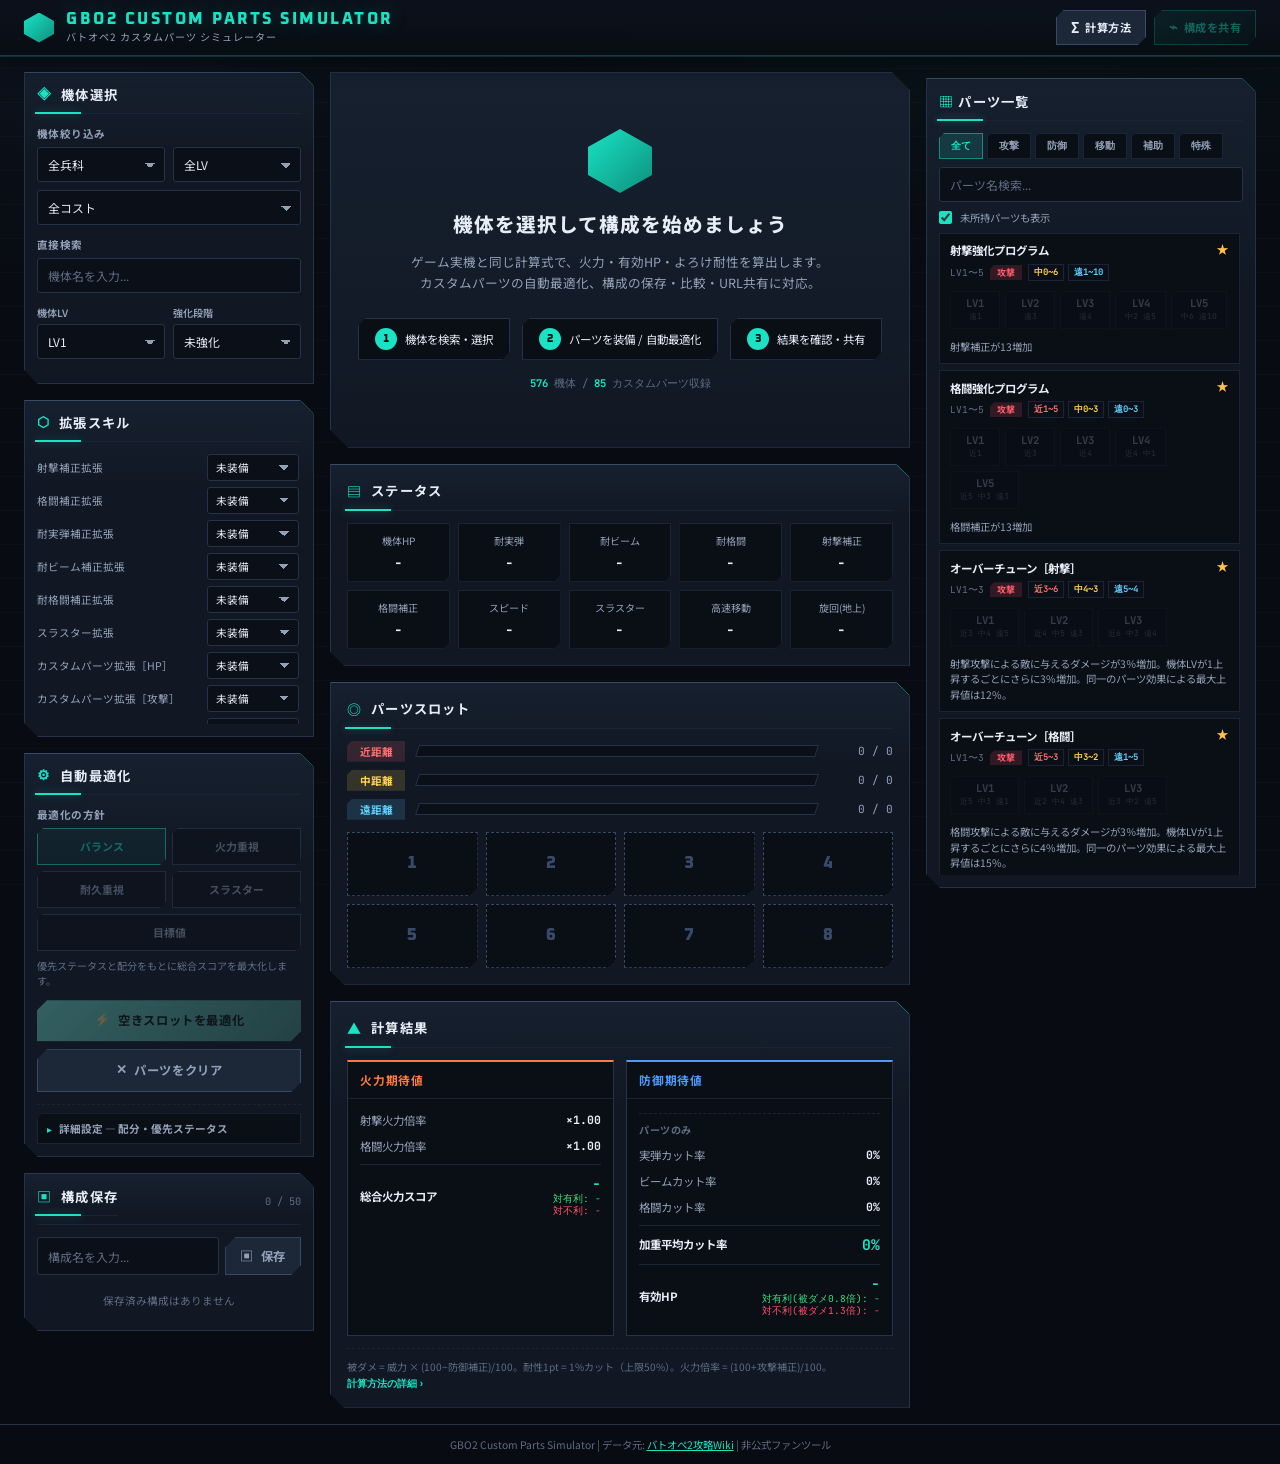
==== index.html @ bb04bb83 "refactor: 最適化(_beamSelect)を候補順序に依存しない決定的探索にする 敵対的レビューの指摘対応。同スコア解のタイブレークが candidateParts の配列順序のみに 依存し" ====
<!DOCTYPE html>
<html lang="ja">
<head>
  <meta charset="UTF-8">
  <meta name="viewport" content="width=device-width, initial-scale=1.0">
  <meta name="description" content="バトオペ2 カスタムパーツシミュレーター。ゲーム正確な計算式で火力・有効HP・よろけ耐性を算出し、自動最適化と構成のURL共有に対応。">
  <title>GBO2 カスタムパーツ シミュレーター</title>
  <link rel="preconnect" href="https://fonts.googleapis.com">
  <link rel="preconnect" href="https://fonts.gstatic.com" crossorigin>
  <link href="https://fonts.googleapis.com/css2?family=Noto+Sans+JP:wght@400;500;700;900&family=Oxanium:wght@500;600;700;800&family=JetBrains+Mono:wght@500;700&display=swap" rel="stylesheet">
  <link rel="stylesheet" href="css/style.css?v=20260613b">
  <link rel="icon" type="image/svg+xml" href="data:image/svg+xml,%3Csvg xmlns='http://www.w3.org/2000/svg' viewBox='0 0 32 32'%3E%3Crect width='32' height='32' rx='5' fill='%230a0e14'/%3E%3Cpath d='M4 4 L28 4 L28 24 L24 28 L4 28 Z' fill='none' stroke='%2300e0c6' stroke-width='2'/%3E%3Ctext x='16' y='22' font-family='Arial Black,sans-serif' font-size='15' font-weight='900' text-anchor='middle' fill='%2300e0c6'%3EGB%3C/text%3E%3C/svg%3E">
</head>
<body>
  <!-- ヘッダー -->
  <header id="app-header">
    <div class="header-inner">
      <div class="header-logo">
        <span class="logo-mark" aria-hidden="true"></span>
        <div class="header-titles">
          <h1>GBO2 CUSTOM PARTS SIMULATOR</h1>
          <span class="header-subtitle">バトオペ2 カスタムパーツ シミュレーター</span>
        </div>
      </div>
      <div class="header-actions">
        <button id="btn-methodology" class="header-btn" title="計算式と仕様の根拠を表示">
          <span class="hb-icon">∑</span><span class="hb-label">計算方法</span>
        </button>
        <button id="btn-share" class="header-btn header-btn-accent" title="現在の構成を共有URLとしてコピー" disabled>
          <span class="hb-icon">⌁</span><span class="hb-label">構成を共有</span>
        </button>
      </div>
    </div>
  </header>

  <!-- モバイル用スティッキーステータスバー -->
  <div id="sticky-stats" class="sticky-stats hidden">
    <div class="sticky-stats-row">
      <span class="ss-item"><span class="ss-label">HP</span><span id="ss-hp" class="ss-val">-</span></span>
      <span class="ss-item"><span class="ss-label">射</span><span id="ss-shoot" class="ss-val">-</span></span>
      <span class="ss-item"><span class="ss-label">格</span><span id="ss-melee" class="ss-val">-</span></span>
      <span class="ss-item"><span class="ss-label">実</span><span id="ss-bal" class="ss-val">-</span></span>
      <span class="ss-item"><span class="ss-label">ビ</span><span id="ss-beam" class="ss-val">-</span></span>
      <span class="ss-item"><span class="ss-label">格防</span><span id="ss-marm" class="ss-val">-</span></span>
      <span class="ss-item"><span class="ss-label">速</span><span id="ss-speed" class="ss-val">-</span></span>
      <span class="ss-item"><span class="ss-label">高速</span><span id="ss-boost" class="ss-val">-</span></span>
      <span class="ss-item"><span class="ss-label">スラ</span><span id="ss-thr" class="ss-val">-</span></span>
      <span class="ss-item"><span class="ss-label">旋</span><span id="ss-turn" class="ss-val">-</span></span>
    </div>
    <div class="sticky-stats-row ss-row-secondary">
      <span class="ss-item"><span class="ss-label">火力</span><span id="ss-offense" class="ss-val">-</span></span>
      <span class="ss-item"><span class="ss-label">有効HP</span><span id="ss-ehp" class="ss-val">-</span></span>
      <span class="ss-item ss-slots"><span class="ss-label">近</span><span id="ss-slot-c" class="ss-val">-</span></span>
      <span class="ss-item ss-slots"><span class="ss-label">中</span><span id="ss-slot-m" class="ss-val">-</span></span>
      <span class="ss-item ss-slots"><span class="ss-label">遠</span><span id="ss-slot-l" class="ss-val">-</span></span>
    </div>
  </div>

  <main id="app-main">
    <!-- 左サイドバー: 機体選択 & 設定 -->
    <aside id="sidebar">
      <!-- 機体選択セクション -->
      <section class="panel sidebar-section" id="ms-select-section">
        <h2 class="section-title"><span class="icon">◈</span> 機体選択</h2>
        <div class="form-group">
          <label>機体絞り込み</label>
          <div class="ms-filters-grid">
            <select id="ms-filter-category" class="filter-select">
              <option value="all">全兵科</option>
              <option value="汎用">汎用</option>
              <option value="強襲">強襲</option>
              <option value="支援">支援</option>
            </select>
            <select id="ms-filter-level" class="filter-select">
              <option value="all">全LV</option>
              <option value="1">LV1</option>
              <option value="2">LV2</option>
              <option value="3">LV3</option>
              <option value="4">LV4</option>
              <option value="5">LV5</option>
            </select>
            <select id="ms-filter-cost" class="filter-select" style="grid-column: span 2;">
              <option value="all">全コスト</option>
              <option value="200">200</option>
              <option value="250">250</option>
              <option value="300">300</option>
              <option value="350">350</option>
              <option value="400">400</option>
              <option value="450">450</option>
              <option value="500">500</option>
              <option value="550">550</option>
              <option value="600">600</option>
              <option value="650">650</option>
              <option value="700">700</option>
              <option value="750">750</option>
            </select>
          </div>
        </div>

        <div class="form-group">
          <label for="ms-search">直接検索</label>
          <input type="text" id="ms-search" placeholder="機体名を入力..." autocomplete="off">
          <div id="ms-search-results" class="search-results hidden"></div>
        </div>
        <div class="ms-filters-grid" style="margin-bottom: var(--gap-md);">
          <div class="field-col">
            <label for="ms-level" class="field-sub-label">機体LV</label>
            <select id="ms-level" class="filter-select">
              <option value="1">LV1</option>
            </select>
          </div>
          <div class="field-col">
            <label for="ms-enhance-level" class="field-sub-label">強化段階</label>
            <select id="ms-enhance-level" class="filter-select">
              <option value="0">未強化</option>
              <option value="1">第1段階</option>
              <option value="2">第2段階</option>
              <option value="3">第3段階</option>
              <option value="4">第4段階</option>
              <option value="5">第5段階</option>
              <option value="6">第6段階</option>
            </select>
          </div>
        </div>
        <div id="ms-info-card" class="ms-card hidden">
          <div class="ms-card-header">
            <span id="ms-card-name" class="ms-name">-</span>
            <span id="ms-card-category" class="ms-category">-</span>
          </div>
          <div class="ms-card-details">
            <div class="ms-card-row">
              <span class="label">Cost</span>
              <span id="ms-card-cost" class="value">-</span>
            </div>
            <div class="ms-card-row">
              <span class="label">出撃</span>
              <span id="ms-card-sortie" class="value">-</span>
            </div>
            <div class="ms-card-row">
              <span class="label">適正</span>
              <span id="ms-card-env" class="value">-</span>
            </div>
          </div>
        </div>
      </section>

      <!-- 拡張スキル設定 -->
      <section class="panel sidebar-section" id="expansion-skills-section">
        <h2 class="section-title"><span class="icon">⬡</span> 拡張スキル</h2>
        <div id="expansion-skills-grid" class="expansion-skills-grid"></div>
      </section>

      <!-- 自動最適化 -->
      <section class="panel sidebar-section" id="optimize-section">
        <h2 class="section-title"><span class="icon">⚙</span> 自動最適化</h2>

        <div class="form-group">
          <label>最適化の方針</label>
          <div class="opt-goal-grid" id="opt-goal-grid">
            <button class="opt-goal active" data-goal="balance" disabled>バランス</button>
            <button class="opt-goal opt-goal-attack" data-goal="attack" disabled>火力重視</button>
            <button class="opt-goal opt-goal-defense" data-goal="defense" disabled>耐久重視</button>
            <button class="opt-goal opt-goal-thruster" data-goal="thruster" disabled>スラスター</button>
            <button class="opt-goal opt-goal-target" data-goal="target" disabled>目標値</button>
          </div>
          <p class="opt-goal-desc" id="opt-goal-desc">優先ステータスと配分をもとに総合スコアを最大化します。</p>
        </div>

        <!-- 目標値（下限）モードの希望値入力パネル -->
        <div class="opt-target-panel hidden" id="opt-target-panel">
          <p class="opt-target-help">満たしたいステータスに「最低◯◯以上」を入力（空欄は無視）。装備済みパーツは保持し、空きスロットで全条件を満たす構成を探します。</p>
          <div class="opt-target-grid">
            <label class="opt-target-item"><span>機体HP</span><input type="number" id="opt-target-hp" min="0" step="100" placeholder="指定なし"></label>
            <label class="opt-target-item"><span>耐実弾</span><input type="number" id="opt-target-ballistic_armor" min="0" placeholder="指定なし"></label>
            <label class="opt-target-item"><span>耐ビーム</span><input type="number" id="opt-target-beam_armor" min="0" placeholder="指定なし"></label>
            <label class="opt-target-item"><span>耐格闘</span><input type="number" id="opt-target-melee_armor" min="0" placeholder="指定なし"></label>
            <label class="opt-target-item"><span>射撃補正</span><input type="number" id="opt-target-shooting_correction" min="0" placeholder="指定なし"></label>
            <label class="opt-target-item"><span>格闘補正</span><input type="number" id="opt-target-melee_correction" min="0" placeholder="指定なし"></label>
            <label class="opt-target-item"><span>スピード</span><input type="number" id="opt-target-speed" min="0" placeholder="指定なし"></label>
            <label class="opt-target-item"><span>高速移動</span><input type="number" id="opt-target-boost_speed" min="0" placeholder="指定なし"></label>
            <label class="opt-target-item"><span>スラスター</span><input type="number" id="opt-target-thruster" min="0" placeholder="指定なし"></label>
            <label class="opt-target-item"><span>旋回(地上)</span><input type="number" id="opt-target-turn_speed" min="0" placeholder="指定なし"></label>
          </div>
        </div>
        <div class="opt-target-result hidden" id="opt-target-result"></div>

        <button id="btn-optimize" class="btn-primary" disabled>
          <span class="btn-icon">⚡</span> 空きスロットを最適化
        </button>
        <button id="btn-clear" class="btn-secondary">
          <span class="btn-icon">✕</span> パーツをクリア
        </button>

        <details class="opt-advanced" id="opt-advanced">
          <summary>詳細設定 ― 配分・優先ステータス</summary>
          <div class="opt-advanced-body">
            <div class="form-group">
              <label>被弾配分 <span class="ratio-hint">（耐久重視・バランスで使用）</span></label>
              <div class="ratio-inputs">
                <div class="ratio-item-number">
                  <span class="ratio-label ballistic">実弾</span>
                  <input type="number" id="ratio-ballistic" min="0" value="4" class="ratio-number">
                </div>
                <div class="ratio-item-number">
                  <span class="ratio-label beam">ビーム</span>
                  <input type="number" id="ratio-beam" min="0" value="3" class="ratio-number">
                </div>
                <div class="ratio-item-number">
                  <span class="ratio-label melee">格闘</span>
                  <input type="number" id="ratio-melee" min="0" value="3" class="ratio-number">
                </div>
                <button id="btn-equal-damage" class="btn-equal">均等</button>
              </div>
            </div>

            <div class="form-group">
              <label>攻撃配分 <span class="ratio-hint">（火力重視・バランスで使用）</span></label>
              <div class="ratio-inputs">
                <div class="ratio-item-number">
                  <span class="ratio-label shooting">射撃</span>
                  <input type="number" id="atk-shooting" min="0" value="3" class="ratio-number">
                </div>
                <div class="ratio-item-number">
                  <span class="ratio-label melee-atk">格闘</span>
                  <input type="number" id="atk-melee" min="0" value="2" class="ratio-number">
                </div>
                <button id="btn-equal-attack" class="btn-equal">均等</button>
              </div>
            </div>

            <div class="form-group" style="margin-bottom:0;">
              <label>優先ステータス <span class="ratio-hint">（バランス時のみ・最大3つ）</span></label>
              <div class="priority-stats-grid" id="priority-stats-grid">
                <label class="stat-check-item"><input type="checkbox" value="hp"> 機体HP</label>
                <label class="stat-check-item"><input type="checkbox" value="ballistic_armor"> 耐実弾</label>
                <label class="stat-check-item"><input type="checkbox" value="beam_armor"> 耐ビーム</label>
                <label class="stat-check-item"><input type="checkbox" value="melee_armor"> 耐格闘</label>
                <label class="stat-check-item"><input type="checkbox" value="shooting_correction"> 射撃補正</label>
                <label class="stat-check-item"><input type="checkbox" value="melee_correction"> 格闘補正</label>
                <label class="stat-check-item"><input type="checkbox" value="speed"> スピード</label>
                <label class="stat-check-item"><input type="checkbox" value="boost_speed"> 高速移動</label>
                <label class="stat-check-item"><input type="checkbox" value="thruster"> スラスター</label>
              </div>
              <p id="priority-stats-hint" class="ratio-hint" style="margin-top:4px;"></p>
            </div>
          </div>
        </details>
      </section>

      <!-- 構成保存 -->
      <section class="panel sidebar-section" id="build-save-section">
        <div class="builds-header">
          <h2 class="section-title" style="margin:0"><span class="icon">▣</span> 構成保存</h2>
          <span id="builds-counter" class="builds-counter">0 / 50</span>
        </div>
        <div class="build-save-form">
          <input type="text" id="build-save-name" placeholder="構成名を入力..." maxlength="20" class="build-name-input">
          <button id="btn-save-build" class="btn-secondary btn-save-build">
            <span class="btn-icon">▣</span> 保存
          </button>
        </div>
        <div id="saved-builds-list" class="saved-builds-list">
          <p class="no-builds-msg">保存済み構成はありません</p>
        </div>
      </section>
    </aside>

    <!-- メインコンテンツ -->
    <div id="content">
      <!-- 初期ガイダンス（機体選択前） -->
      <div id="onboarding-guide" class="onboarding-guide">
        <div class="onboarding-icon" aria-hidden="true"></div>
        <h2>機体を選択して構成を始めましょう</h2>
        <p>ゲーム実機と同じ計算式で、火力・有効HP・よろけ耐性を算出します。<br>カスタムパーツの自動最適化、構成の保存・比較・URL共有に対応。</p>
        <div class="onboarding-steps">
          <div class="onboarding-step"><span class="step-num">1</span> 機体を検索・選択</div>
          <div class="onboarding-step"><span class="step-num">2</span> パーツを装備 / 自動最適化</div>
          <div class="onboarding-step"><span class="step-num">3</span> 結果を確認・共有</div>
        </div>
        <div class="onboarding-meta">
          <span id="onboarding-ms-count">-</span> 機体 / <span id="onboarding-parts-count">-</span> カスタムパーツ収録
        </div>
      </div>

      <!-- ビルドサマリー（headline） -->
      <section id="summary-section" class="summary-section hidden">
        <div class="summary-card summary-firepower">
          <div class="summary-label">総合火力</div>
          <div class="summary-value" id="sum-firepower">-</div>
          <div class="summary-sub" id="sum-firepower-sub">射撃 ×1.00 / 格闘 ×1.00</div>
        </div>
        <div class="summary-card summary-durability">
          <div class="summary-label">有効HP</div>
          <div class="summary-value" id="sum-ehp">-</div>
          <div class="summary-sub" id="sum-ehp-sub">加重カット率 0%</div>
        </div>
      </section>

      <!-- ステータス表示 -->
      <section id="status-section" class="panel">
        <h2 class="section-title"><span class="icon">▤</span> ステータス</h2>
        <div class="stats-grid">
          <div class="stat-card">
            <div class="stat-label">機体HP</div>
            <div class="stat-values">
              <span id="stat-hp-base" class="stat-base">-</span>
              <span id="stat-hp-arrow" class="stat-arrow hidden">→</span>
              <span id="stat-hp-modified" class="stat-modified hidden">-</span>
            </div>
          </div>
          <div class="stat-card">
            <div class="stat-label">耐実弾</div>
            <div class="stat-values">
              <span id="stat-ballistic-base" class="stat-base">-</span>
              <span id="stat-ballistic-arrow" class="stat-arrow hidden">→</span>
              <span id="stat-ballistic-modified" class="stat-modified hidden">-</span>
            </div>
          </div>
          <div class="stat-card">
            <div class="stat-label">耐ビーム</div>
            <div class="stat-values">
              <span id="stat-beam-base" class="stat-base">-</span>
              <span id="stat-beam-arrow" class="stat-arrow hidden">→</span>
              <span id="stat-beam-modified" class="stat-modified hidden">-</span>
            </div>
          </div>
          <div class="stat-card">
            <div class="stat-label">耐格闘</div>
            <div class="stat-values">
              <span id="stat-melee-armor-base" class="stat-base">-</span>
              <span id="stat-melee-armor-arrow" class="stat-arrow hidden">→</span>
              <span id="stat-melee-armor-modified" class="stat-modified hidden">-</span>
            </div>
          </div>
          <div class="stat-card">
            <div class="stat-label">射撃補正</div>
            <div class="stat-values">
              <span id="stat-shooting-base" class="stat-base">-</span>
              <span id="stat-shooting-arrow" class="stat-arrow hidden">→</span>
              <span id="stat-shooting-modified" class="stat-modified hidden">-</span>
            </div>
          </div>
          <div class="stat-card">
            <div class="stat-label">格闘補正</div>
            <div class="stat-values">
              <span id="stat-melee-base" class="stat-base">-</span>
              <span id="stat-melee-arrow" class="stat-arrow hidden">→</span>
              <span id="stat-melee-modified" class="stat-modified hidden">-</span>
            </div>
          </div>
          <div class="stat-card">
            <div class="stat-label">スピード</div>
            <div class="stat-values">
              <span id="stat-speed-base" class="stat-base">-</span>
              <span id="stat-speed-arrow" class="stat-arrow hidden">→</span>
              <span id="stat-speed-modified" class="stat-modified hidden">-</span>
            </div>
          </div>
          <div class="stat-card">
            <div class="stat-label">スラスター</div>
            <div class="stat-values">
              <span id="stat-thruster-base" class="stat-base">-</span>
              <span id="stat-thruster-arrow" class="stat-arrow hidden">→</span>
              <span id="stat-thruster-modified" class="stat-modified hidden">-</span>
            </div>
          </div>
          <div class="stat-card">
            <div class="stat-label">高速移動</div>
            <div class="stat-values">
              <span id="stat-boost-base" class="stat-base">-</span>
              <span id="stat-boost-arrow" class="stat-arrow hidden">→</span>
              <span id="stat-boost-modified" class="stat-modified hidden">-</span>
            </div>
          </div>
          <div class="stat-card">
            <div class="stat-label">旋回(地上)</div>
            <div class="stat-values">
              <span id="stat-turn-base" class="stat-base">-</span>
              <span id="stat-turn-arrow" class="stat-arrow hidden">→</span>
              <span id="stat-turn-modified" class="stat-modified hidden">-</span>
            </div>
          </div>
        </div>
        <!-- 数値ステータスに出ない特殊効果（複合拡張α等のリロード/OH短縮・OH回復） -->
        <div id="special-effects" class="special-effects hidden"></div>
      </section>

      <!-- 基準構成との常時比較（保存構成をピン留め→現在の構成とライブ比較） -->
      <section id="baseline-compare-section" class="panel hidden">
        <div class="baseline-cmp-header">
          <h2 class="section-title" style="margin:0"><span class="icon">⚖</span> 基準構成との比較</h2>
          <button id="btn-clear-baseline" class="btn-clear-baseline" type="button" title="基準を解除">基準解除 ✕</button>
        </div>
        <p class="baseline-cmp-hint">保存構成の📌で基準を設定。現在いじっている構成との差分（Δ）をリアルタイム表示します。</p>
        <div id="baseline-compare-body" class="baseline-cmp-body"></div>
      </section>

      <!-- スロット & パーツ配置 -->
      <section id="slots-section" class="panel">
        <h2 class="section-title"><span class="icon">◎</span> パーツスロット</h2>
        <div class="slot-bars">
          <div class="slot-bar-group">
            <span class="slot-label close">近距離</span>
            <div class="slot-bar" id="slot-bar-close">
              <div class="slot-fill" id="slot-fill-close"></div>
            </div>
            <span class="slot-text"><span id="slot-used-close">0</span> / <span id="slot-max-close">0</span></span>
          </div>
          <div class="slot-bar-group">
            <span class="slot-label mid">中距離</span>
            <div class="slot-bar" id="slot-bar-mid">
              <div class="slot-fill" id="slot-fill-mid"></div>
            </div>
            <span class="slot-text"><span id="slot-used-mid">0</span> / <span id="slot-max-mid">0</span></span>
          </div>
          <div class="slot-bar-group">
            <span class="slot-label long">遠距離</span>
            <div class="slot-bar" id="slot-bar-long">
              <div class="slot-fill" id="slot-fill-long"></div>
            </div>
            <span class="slot-text"><span id="slot-used-long">0</span> / <span id="slot-max-long">0</span></span>
          </div>
        </div>

        <div id="equipped-parts" class="equipped-parts">
          <div class="part-slot empty" data-slot="0"><span class="part-slot-label">1</span></div>
          <div class="part-slot empty" data-slot="1"><span class="part-slot-label">2</span></div>
          <div class="part-slot empty" data-slot="2"><span class="part-slot-label">3</span></div>
          <div class="part-slot empty" data-slot="3"><span class="part-slot-label">4</span></div>
          <div class="part-slot empty" data-slot="4"><span class="part-slot-label">5</span></div>
          <div class="part-slot empty" data-slot="5"><span class="part-slot-label">6</span></div>
          <div class="part-slot empty" data-slot="6"><span class="part-slot-label">7</span></div>
          <div class="part-slot empty" data-slot="7"><span class="part-slot-label">8</span></div>
        </div>
        <button id="btn-open-parts" class="btn-open-parts" type="button">＋ カスタムパーツを選択</button>
      </section>

      <!-- 計算結果 -->
      <section id="calc-section" class="panel">
        <h2 class="section-title"><span class="icon">▲</span> 計算結果</h2>
        <div class="calc-grid">
          <div class="calc-card offense">
            <div class="calc-card-header">火力期待値</div>
            <div class="calc-card-body">
              <div class="calc-row">
                <span class="calc-label">射撃火力倍率</span>
                <span id="calc-shooting-power" class="calc-value">×1.00</span>
              </div>
              <div class="calc-row">
                <span class="calc-label">格闘火力倍率</span>
                <span id="calc-melee-power" class="calc-value">×1.00</span>
              </div>
              <div class="calc-row highlight">
                <span class="calc-label">総合火力スコア</span>
                <div style="text-align: right;">
                  <div id="calc-offense-score" class="calc-value">-</div>
                  <div class="calc-matchup adv">対有利: <span id="calc-offense-adv">-</span></div>
                  <div class="calc-matchup dis">対不利: <span id="calc-offense-dis">-</span></div>
                </div>
              </div>
            </div>
          </div>

          <div class="calc-card defense">
            <div class="calc-card-header">防御期待値</div>
            <div class="calc-card-body">
              <div class="calc-row calc-section-label">パーツのみ</div>
              <div class="calc-row">
                <span class="calc-label">実弾カット率</span>
                <span id="calc-ballistic-cut" class="calc-value">0%</span>
              </div>
              <div class="calc-row">
                <span class="calc-label">ビームカット率</span>
                <span id="calc-beam-cut" class="calc-value">0%</span>
              </div>
              <div class="calc-row">
                <span class="calc-label">格闘カット率</span>
                <span id="calc-melee-cut" class="calc-value">0%</span>
              </div>
              <div class="calc-row highlight">
                <span class="calc-label">加重平均カット率</span>
                <span id="calc-avg-cut" class="calc-value">0%</span>
              </div>
              <div class="calc-row calc-section-label" id="combined-dc-section" style="display:none">スキル＋パーツ合算</div>
              <div class="calc-row" id="combined-dc-row-ballistic" style="display:none">
                <span class="calc-label">実弾（合算）</span>
                <span id="calc-combined-ballistic" class="calc-value">0%</span>
              </div>
              <div class="calc-row" id="combined-dc-row-beam" style="display:none">
                <span class="calc-label">ビーム（合算）</span>
                <span id="calc-combined-beam" class="calc-value">0%</span>
              </div>
              <div class="calc-row" id="combined-dc-row-melee" style="display:none">
                <span class="calc-label">格闘（合算）</span>
                <span id="calc-combined-melee" class="calc-value">0%</span>
              </div>
              <div class="calc-row" id="combined-dc-row-all" style="display:none">
                <span class="calc-label">ダメージ（合算）</span>
                <span id="calc-combined-all" class="calc-value">0%</span>
              </div>
              <div class="calc-row highlight">
                <span class="calc-label">有効HP</span>
                <div style="text-align: right;">
                  <div id="calc-effective-hp" class="calc-value">-</div>
                  <div class="calc-matchup adv">対有利(被ダメ0.8倍): <span id="calc-effective-hp-adv">-</span></div>
                  <div class="calc-matchup dis">対不利(被ダメ1.3倍): <span id="calc-effective-hp-dis">-</span></div>
                </div>
              </div>
              <div class="calc-row highlight" id="threshold-ehp-row" style="display:none">
                <span class="calc-label">発動考慮 有効HP<br><span class="calc-sublabel">ONスキル込み・HP閾値を区間考慮</span></span>
                <div style="text-align: right;">
                  <div id="calc-threshold-ehp" class="calc-value">-</div>
                  <div class="calc-matchup adv">対有利(被ダメ0.8倍): <span id="calc-threshold-ehp-adv">-</span></div>
                  <div class="calc-matchup dis">対不利(被ダメ1.3倍): <span id="calc-threshold-ehp-dis">-</span></div>
                </div>
              </div>
            </div>
          </div>
        </div>
        <p class="calc-formula-note">
          被ダメ = 威力 × (100−防御補正)/100。耐性1pt = 1%カット（上限50%）。火力倍率 = (100+攻撃補正)/100。
          <button id="btn-open-methodology" class="link-btn" type="button">計算方法の詳細 ›</button>
        </p>
      </section>

      <!-- スキル効果 -->
      <section id="skills-section" class="panel hidden">
        <h2 class="section-title"><span class="icon">⚡</span> スキル効果</h2>
        <div class="skills-summary">
          <div class="calc-row">
            <span class="calc-label">よろけ蓄積閾値</span>
            <span id="calc-stagger-threshold" class="calc-value">100%（基準）</span>
          </div>
          <div class="calc-row" id="stagger-effective-row" style="display:none">
            <span class="calc-label">└ 蓄積よろけ値への補正倍率</span>
            <span id="calc-stagger-effective" class="calc-value">-</span>
          </div>
          <div class="calc-row" id="stagger-resistance-row" style="display:none">
            <span class="calc-label">└ 実質よろけ耐性</span>
            <span id="calc-stagger-resistance" class="calc-value calc-value-accent">-</span>
          </div>
          <div class="calc-row" id="damage-cut-skill-row" style="display:none">
            <span class="calc-label">スキルによるダメージカット</span>
            <span id="calc-skill-damage-cut" class="calc-value">-</span>
          </div>
          <div class="calc-row" id="firepower-skill-row" style="display:none">
            <span class="calc-label">スキルによる火力ボーナス</span>
            <span id="calc-skill-firepower" class="calc-value">-</span>
          </div>
        </div>
        <div id="skill-toggles-list" class="skill-toggles-list"></div>
      </section>

      <!-- 構成比較 -->
      <section id="compare-section" class="panel hidden">
        <h2 class="section-title"><span class="icon">⚖</span> 構成比較</h2>
        <div class="compare-controls">
          <div class="compare-select-row">
            <label class="compare-label">構成A</label>
            <select id="compare-build-a" class="filter-select compare-select">
              <option value="">-- 選択 --</option>
            </select>
          </div>
          <div class="compare-select-row">
            <label class="compare-label">構成B</label>
            <select id="compare-build-b" class="filter-select compare-select">
              <option value="">-- 選択 --</option>
            </select>
          </div>
          <button id="btn-compare" class="btn-primary btn-compare">
            <span class="btn-icon">⚖</span> 比較する
          </button>
        </div>
        <div id="compare-results" class="compare-results hidden"></div>
      </section>

      <!-- ダメージシミュレーション（保存構成2つの対戦・1武装フォーカス詳細） -->
      <section id="damage-sim-section" class="panel hidden">
        <h2 class="section-title"><span class="icon">⚔</span> ダメージシミュレーション</h2>
        <div class="dsim-matchup">
          <div class="compare-select-row">
            <label class="compare-label" for="dsim-build-atk">攻撃</label>
            <select id="dsim-build-atk" class="filter-select compare-select" aria-label="攻撃側の構成">
              <option value="">-- 選択 --</option>
            </select>
          </div>
          <span class="dsim-arrow" aria-hidden="true">→</span>
          <div class="compare-select-row">
            <label class="compare-label" for="dsim-build-def">防御</label>
            <select id="dsim-build-def" class="filter-select compare-select" aria-label="防御側の構成">
              <option value="">-- 選択 --</option>
            </select>
          </div>
          <button id="dsim-swap" class="btn-secondary dsim-swap" type="button" title="攻守を入れ替え" aria-label="攻守を入れ替え">⇄ 入替</button>
        </div>
        <div id="dsim-body" class="hidden">
          <div class="dsim-weapon-nav">
            <button id="dsim-weapon-prev" class="dsim-nav-btn" type="button" aria-label="前の武装">◀</button>
            <select id="dsim-weapon" class="filter-select dsim-weapon-select" aria-label="武装を選択"></select>
            <button id="dsim-weapon-next" class="dsim-nav-btn" type="button" aria-label="次の武装">▶</button>
          </div>
          <div id="dsim-mode-row" class="dsim-mode-row hidden" role="group" aria-label="威力モード"></div>
          <div id="dsim-card" class="dsim-card"></div>
          <div id="dsim-toggles" class="dsim-toggles"></div>
          <div class="dsim-opts">
            <label class="compare-label" for="dsim-triad">三すくみ</label>
            <select id="dsim-triad" class="filter-select" aria-label="三すくみ補正">
              <option value="auto">自動</option>
              <option value="advantage">有利</option>
              <option value="disadvantage">不利</option>
              <option value="none">等倍</option>
            </select>
          </div>
        </div>
        <p id="dsim-empty" class="dsim-empty">攻撃側と防御側の構成を選択してください</p>
      </section>
    </div>

    <!-- モバイル用: パーツ選択シートの背景 -->
    <div id="parts-sheet-backdrop" class="parts-sheet-backdrop hidden"></div>

    <!-- 右サイドバー: パーツ一覧 (モバイルではスロットタップで重なるボトムシート) -->
    <aside id="parts-panel" class="panel">
      <div class="parts-sheet-head">
        <span class="parts-sheet-handle" aria-hidden="true"></span>
        <div class="parts-sheet-bar">
          <div id="sheet-slot-summary" class="sheet-slot-summary"></div>
          <button id="btn-close-parts-sheet" class="btn-close-parts-sheet" title="閉じる">閉じる ✕</button>
        </div>
      </div>
      <h2 class="section-title parts-panel-title">
        <span><span class="icon">▦</span> パーツ一覧</span>
        <button id="btn-toggle-parts" class="btn-toggle-parts" title="パーツ一覧を開閉">▼</button>
      </h2>
      <div class="parts-filter">
        <div class="filter-tabs" id="parts-category-tabs">
          <button class="filter-tab active" data-category="all">全て</button>
          <button class="filter-tab" data-category="attack">攻撃</button>
          <button class="filter-tab" data-category="defense">防御</button>
          <button class="filter-tab" data-category="mobility">移動</button>
          <button class="filter-tab" data-category="support">補助</button>
          <button class="filter-tab" data-category="special">特殊</button>
        </div>
        <input type="text" id="parts-search" placeholder="パーツ名検索..." style="margin-bottom: var(--gap-sm);">
        <label class="show-unowned-label">
          <input type="checkbox" id="show-unowned" checked> 未所持パーツも表示
        </label>
      </div>
      <div id="parts-list" class="parts-list"></div>
    </aside>
  </main>

  <!-- 計算方法モーダル -->
  <div id="methodology-modal" class="modal-overlay hidden">
    <div class="modal-panel panel" role="dialog" aria-modal="true" aria-labelledby="methodology-title">
      <div class="modal-header">
        <h2 id="methodology-title" class="section-title" style="margin:0"><span class="icon">∑</span> 計算方法と仕様の根拠</h2>
        <button id="btn-close-methodology" class="modal-close" title="閉じる">✕</button>
      </div>
      <div class="modal-body">
        <h3>ダメージ計算</h3>
        <p class="formula">被ダメージ = 武器威力 × <b>(100 − 防御補正)/100</b> × その他乗算カット</p>
        <p class="formula">与ダメージ倍率 = <b>(100 + 攻撃補正)/100</b></p>
        <ul>
          <li><b>攻撃補正</b>（射撃 / 格闘）: 1pt = +1% の線形バフ。上限 <b>100</b>（= 与ダメ2倍）。</li>
          <li><b>防御補正</b>（耐実弾 / 耐ビーム / 耐格闘）: 1pt = 1% の線形カット。上限 <b>50</b>（= 被ダメ50%減）。</li>
          <li>属性ダメージ軽減（オーバーチューン装甲系等）・部位カットは<b>乗算</b>で合成: 例 0.6 × 0.6 = 0.36。</li>
          <li><b>有効HP</b> = HP ÷ (1 − 加重平均カット率)。</li>
          <li><b>三すくみ</b>は被ダメージ倍率に作用（有利＝被ダメ×0.8 → 有効HPは÷0.8で増加／不利＝被ダメ×1.3 → ÷1.3で減少）。与ダメージ側は有利×1.3／不利×0.8。</li>
        </ul>
        <h3>ステータス上限</h3>
        <p>HP 50000 / 耐実弾・耐ビーム・耐格闘 各50 / 射撃・格闘補正 各100 / スピード200 / 高速移動300 / スラスター100 / 旋回(地上・宇宙)各200。拡張スキルで上限が上昇する。</p>
        <h3>よろけ蓄積</h3>
        <p>射撃武器ごとに「よろけ値(%)」を持ち、累積が基準<b>100%</b>に達するとよろけが発生（被弾が3秒途切れると蓄積はリセット）。ダメージコントロール等のスキルは閾値を引き上げる（=より大きなよろけ値に耐える）。本ツールはスキルのよろけ値補正から「実質よろけ耐性」を算出する。</p>
        <h3>パーツ効果の解釈</h3>
        <ul>
          <li><b>機体LV連動</b>（オーバーチューン等）・<b>強化段階連動</b>（複合装甲材等）はLV・強化段階で効果量が変化する。</li>
          <li><b>機体HP +X%</b>（特殊強化フレーム）は素の機体HPに対する割合で加算。<b>補正 +X%</b>（特殊強化装置）は補正値を乗算（×1.X）して上限でクランプ。</li>
          <li>スキルの<b>ダメージカット</b>は「常時」のもののみ既定でON。瀕死・静止・状態限定の効果は既定OFF（任意でON可）。</li>
        </ul>
        <h3>本ツールで計算に含めないもの</h3>
        <p>以下はゲーム機構上モデル化していない（数値は参考表示のみ／効果説明に記載）:</p>
        <ul>
          <li><b>部位HP（脚部/頭部/背部）</b>の配分%・被弾時軽減%（部位HPの基礎値データが無いため集計不可）。</li>
          <li>能力UP「EXAM」等の<b>任意発動・時限バフ</b>、武器個別の威力・よろけ値・DPS。</li>
        </ul>
      </div>
    </div>
  </div>

  <!-- トースト通知 -->
  <div id="toast" class="toast hidden" role="status" aria-live="polite"></div>

  <footer id="app-footer">
    <p>GBO2 Custom Parts Simulator | データ元: <a href="https://w.atwiki.jp/battle-operation2/" target="_blank" rel="noopener">バトオペ2攻略Wiki</a> | 非公式ファンツール</p>
  </footer>

  <script src="js/calculator.js?v=20260613b"></script>
  <script src="js/share.js?v=20260613b"></script>
  <script src="js/app.js?v=20260613b"></script>
</body>
</html>
---- css/style.css ----
/* ============================================================
   GBO2 Custom Parts Simulator
   Design System — "In-Game Garage HUD" theme
   ============================================================ */

:root {
  /* Base surfaces (dark navy / charcoal) */
  --bg-base:      #080b11;
  --bg-deep:      #0a0e15;
  --bg-panel:     #111824;
  --bg-panel-2:   #16202e;
  --bg-raise:     #1c2738;
  --bg-input:     #0b0f17;
  --bg-grid:      rgba(255,255,255,0.015);

  /* Lines */
  --line:         #25324a;
  --line-soft:    #1a2436;
  --line-strong:  #38496a;

  /* Text */
  --text:         #e6edf7;
  --text-2:       #93a1b8;
  --text-3:       #5e6c84;

  /* Primary accent: HUD teal + warning orange */
  --teal:         #19e3c4;
  --teal-dim:     #0e8f7d;
  --teal-glow:    rgba(25,227,196,0.35);
  --orange:       #ff7a3d;
  --orange-dim:   #b24f24;

  /* Semantic */
  --good:         #34e07a;
  --bad:          #ff4f6b;
  --warn:         #ffc24d;
  --info:         #4d9bff;

  /* Faction (兵科) */
  --raid:         #ff5a4d;   /* 強襲 */
  --general:      #4d9bff;   /* 汎用 */
  --support:      #ffc24d;   /* 支援 */

  /* Slot range */
  --close:        #ff6f6f;
  --mid:          #ffd34d;
  --long:         #5fd0ff;

  /* Part categories */
  --cat-attack:   #ff5a6a;
  --cat-defense:  #4d9bff;
  --cat-mobility: #34e07a;
  --cat-support:  #ffc24d;
  --cat-special:  #b98bff;

  /* Type */
  --font-body:    'Noto Sans JP', system-ui, sans-serif;
  --font-display: 'Oxanium', 'Noto Sans JP', sans-serif;
  --font-mono:    'JetBrains Mono', 'Oxanium', monospace;

  /* Spacing */
  --gap-xs: 4px;  --gap-sm: 8px;  --gap-md: 12px;  --gap-lg: 16px;  --gap-xl: 24px;

  --radius: 3px;
  --tr-fast: .12s ease;
  --tr: .2s cubic-bezier(.4,.2,.2,1);

  --sidebar-w: 290px;
  --parts-w: 330px;
}

/* ===== Reset ===== */
*, *::before, *::after { box-sizing: border-box; margin: 0; padding: 0; }

html { font-size: 14px; scroll-behavior: smooth; }

body {
  font-family: var(--font-body);
  color: var(--text);
  min-height: 100vh;
  display: flex;
  flex-direction: column;
  overflow-x: hidden;
  background:
    linear-gradient(var(--bg-grid) 1px, transparent 1px) 0 0 / 100% 34px,
    radial-gradient(1100px 520px at 78% -8%, rgba(25,227,196,.06), transparent 60%),
    radial-gradient(900px 480px at 8% 4%, rgba(77,155,255,.05), transparent 55%),
    var(--bg-base);
  background-attachment: fixed;
}

::-webkit-scrollbar { width: 8px; height: 8px; }
::-webkit-scrollbar-track { background: var(--bg-deep); }
::-webkit-scrollbar-thumb { background: var(--line-strong); border-radius: 0; }
::-webkit-scrollbar-thumb:hover { background: var(--teal-dim); }

a { color: var(--teal); }

/* ============================================================
   PANEL — signature notched HUD frame
   ============================================================ */
.panel {
  position: relative;
  background:
    linear-gradient(180deg, var(--bg-panel-2) 0%, var(--bg-panel) 26%);
  border: 1px solid var(--line);
  border-top: 1px solid var(--line-strong);
  clip-path: polygon(0 0, calc(100% - 14px) 0, 100% 14px, 100% 100%, 14px 100%, 0 calc(100% - 14px));
}
/* corner ticks */
.panel::after {
  content: "";
  position: absolute;
  top: 0; right: 0;
  width: 14px; height: 14px;
  background: linear-gradient(225deg, var(--teal) 0 45%, transparent 46%);
  opacity: .55;
  pointer-events: none;
}

/* ===== HEADER ===== */
#app-header {
  position: sticky; top: 0; z-index: 100;
  background: linear-gradient(180deg, rgba(12,18,28,.96), rgba(9,13,20,.92));
  border-bottom: 1px solid var(--line);
  box-shadow: 0 1px 0 rgba(25,227,196,.18), 0 6px 24px rgba(0,0,0,.4);
  backdrop-filter: blur(10px);
}
.header-inner {
  display: flex; align-items: center; justify-content: space-between;
  gap: var(--gap-md);
  max-width: 1960px; margin: 0 auto;
  padding: 10px var(--gap-xl);
}
.header-logo { display: flex; align-items: center; gap: var(--gap-md); min-width: 0; }
.logo-mark {
  width: 30px; height: 30px; flex: none;
  background: linear-gradient(135deg, var(--teal), var(--teal-dim));
  clip-path: polygon(50% 0, 100% 28%, 100% 72%, 50% 100%, 0 72%, 0 28%);
  box-shadow: 0 0 14px var(--teal-glow);
  animation: corepulse 3.4s ease-in-out infinite;
}
@keyframes corepulse { 0%,100%{ box-shadow:0 0 10px var(--teal-glow);} 50%{ box-shadow:0 0 20px var(--teal-glow);} }
.header-titles { display: flex; flex-direction: column; min-width: 0; }
.header-logo h1 {
  font-family: var(--font-display);
  font-size: 1.12rem; font-weight: 800; letter-spacing: 2.5px;
  line-height: 1.1;
  color: var(--teal);
  text-shadow: 0 0 18px rgba(25,227,196,.25);
  white-space: nowrap;
}
.header-subtitle { font-size: .72rem; color: var(--text-2); letter-spacing: 1px; }

.header-actions { display: flex; gap: var(--gap-sm); flex: none; }
.header-btn {
  display: inline-flex; align-items: center; gap: 6px;
  font-family: var(--font-display); font-weight: 700; font-size: .8rem; letter-spacing: .5px;
  color: var(--text); cursor: pointer;
  padding: 8px 14px;
  background: var(--bg-raise);
  border: 1px solid var(--line-strong);
  clip-path: polygon(8px 0, 100% 0, 100% calc(100% - 8px), calc(100% - 8px) 100%, 0 100%, 0 8px);
  transition: var(--tr-fast);
}
.header-btn:hover { background: var(--bg-panel-2); border-color: var(--teal-dim); color: var(--teal); }
.header-btn-accent {
  background: linear-gradient(135deg, rgba(25,227,196,.18), rgba(25,227,196,.06));
  border-color: var(--teal-dim); color: var(--teal);
}
.header-btn-accent:not(:disabled):hover { background: linear-gradient(135deg, rgba(25,227,196,.32), rgba(25,227,196,.12)); box-shadow: 0 0 16px var(--teal-glow); }
.header-btn:disabled { opacity: .4; cursor: not-allowed; }
.hb-icon { font-size: 1rem; line-height: 1; }

/* ===== LAYOUT ===== */
#app-main {
  flex: 1;
  display: grid;
  grid-template-columns: var(--sidebar-w) minmax(0,1fr) var(--parts-w);
  gap: var(--gap-lg);
  max-width: 1960px; width: 100%;
  margin: 0 auto; padding: var(--gap-lg) var(--gap-xl);
}
#sidebar { display: flex; flex-direction: column; gap: var(--gap-lg); min-width: 0; }
#content { display: flex; flex-direction: column; gap: var(--gap-lg); min-width: 0; }
.sidebar-section { padding: var(--gap-md); }
#status-section, #slots-section, #calc-section, #skills-section, #compare-section { padding: var(--gap-lg); }

/* ===== SECTION TITLE — slanted tab ===== */
.section-title {
  display: flex; align-items: center; gap: 9px;
  font-family: var(--font-display); font-weight: 700; font-size: .95rem; letter-spacing: 1.2px;
  color: var(--text);
  margin-bottom: var(--gap-md);
  padding-bottom: 8px;
  border-bottom: 1px solid var(--line-soft);
  position: relative;
}
.section-title::before {
  content: ""; position: absolute; left: -2px; bottom: -1px;
  width: 46px; height: 2px; background: var(--teal); box-shadow: 0 0 8px var(--teal-glow);
}
.section-title .icon { color: var(--teal); font-size: 1rem; }

/* ===== FORM CONTROLS ===== */
.form-group { margin-bottom: var(--gap-md); }
.form-group > label {
  display: block; font-size: .76rem; font-weight: 700; letter-spacing: .4px;
  color: var(--text-2); margin-bottom: 6px; text-transform: uppercase;
}
.field-col { display: flex; flex-direction: column; }
.field-sub-label { font-size: .72rem; color: var(--text-2); margin-bottom: var(--gap-xs); font-weight: 600; }
.ratio-hint { font-size: .68rem; color: var(--text-3); font-weight: 500; text-transform: none; letter-spacing: 0; }

input[type="text"], input[type="number"], select {
  width: 100%;
  font-family: var(--font-body); font-size: .85rem;
  color: var(--text);
  background: var(--bg-input);
  border: 1px solid var(--line);
  border-radius: var(--radius);
  padding: 8px 10px;
  transition: var(--tr-fast);
}
input:focus, select:focus {
  outline: none; border-color: var(--teal-dim);
  box-shadow: 0 0 0 2px rgba(25,227,196,.16);
}
input::placeholder { color: var(--text-3); }
select { cursor: pointer; appearance: none;
  background-image: linear-gradient(45deg, transparent 50%, var(--text-2) 50%), linear-gradient(135deg, var(--text-2) 50%, transparent 50%);
  background-position: calc(100% - 14px) 52%, calc(100% - 9px) 52%;
  background-size: 5px 5px, 5px 5px; background-repeat: no-repeat;
  padding-right: 26px;
}
.ms-filters-grid { display: grid; grid-template-columns: 1fr 1fr; gap: var(--gap-sm); }

/* Search results */
.search-results {
  position: relative; margin-top: 4px;
  max-height: 320px; overflow-y: auto;
  background: var(--bg-panel-2); border: 1px solid var(--line-strong);
  box-shadow: 0 12px 30px rgba(0,0,0,.5);
  z-index: 30;
}
.search-result-item {
  display: flex; align-items: center; justify-content: space-between; gap: 8px;
  padding: 8px 10px; font-size: .82rem; cursor: pointer;
  border-bottom: 1px solid var(--line-soft);
  transition: var(--tr-fast);
}
.search-result-item:hover { background: var(--bg-raise); }
.ms-type { font-size: .68rem; font-weight: 700; padding: 2px 7px; white-space: nowrap;
  clip-path: polygon(5px 0,100% 0,100% 100%,0 100%,0 5px); }
.ms-type.raid { background: rgba(255,90,77,.16); color: var(--raid); }
.ms-type.general { background: rgba(77,155,255,.16); color: var(--general); }
.ms-type.support { background: rgba(255,194,77,.16); color: var(--support); }

/* MS info card */
.ms-card {
  margin-top: var(--gap-sm);
  background: var(--bg-deep); border: 1px solid var(--line);
  border-left: 3px solid var(--teal);
  padding: var(--gap-md);
}
.ms-card-header { display: flex; align-items: center; justify-content: space-between; gap: 8px; margin-bottom: 8px; }
.ms-name { font-family: var(--font-display); font-weight: 700; font-size: .95rem; color: var(--text); }
.ms-category { font-size: .7rem; font-weight: 700; padding: 2px 8px;
  clip-path: polygon(5px 0,100% 0,100% 100%,0 100%,0 5px); }
.ms-category.raid, .ms-category.raid-ms { background: rgba(255,90,77,.16); color: var(--raid); }
.ms-category.general { background: rgba(77,155,255,.16); color: var(--general); }
.ms-category.support-ms { background: rgba(255,194,77,.16); color: var(--support); }
.ms-card-details { display: flex; flex-direction: column; gap: 4px; }
.ms-card-row { display: flex; justify-content: space-between; font-size: .8rem; }
.ms-card-row .label { color: var(--text-3); }
.ms-card-row .value { color: var(--text); font-family: var(--font-mono); font-weight: 600; }

/* Expansion skills */
.expansion-skills-grid { display: flex; flex-direction: column; gap: 6px; max-height: 270px; overflow-y: auto; padding-right: 2px; }
.expansion-skill-row { display: grid; grid-template-columns: 1fr 92px; align-items: center; gap: 8px; }
.expansion-skill-name { font-size: .76rem; color: var(--text-2); white-space: nowrap; overflow: hidden; text-overflow: ellipsis; }
.expansion-skill-select { padding: 5px 22px 5px 8px; font-size: .76rem; }

/* Ratio inputs */
.ratio-inputs { display: flex; align-items: flex-end; gap: 8px; flex-wrap: wrap; }
.ratio-item-number { display: flex; flex-direction: column; align-items: center; gap: 3px; flex: 1; min-width: 52px; }
.ratio-label { font-size: .7rem; font-weight: 700; padding: 2px 6px; width: 100%; text-align: center;
  clip-path: polygon(4px 0,100% 0,100% 100%,0 100%,0 4px); }
.ratio-label.ballistic { background: rgba(255,111,111,.16); color: var(--close); }
.ratio-label.beam      { background: rgba(95,208,255,.16);  color: var(--long); }
.ratio-label.melee     { background: rgba(255,211,77,.16);  color: var(--mid); }
.ratio-label.shooting  { background: rgba(77,155,255,.16);  color: var(--general); }
.ratio-label.melee-atk { background: rgba(255,90,77,.16);   color: var(--raid); }
.ratio-number { text-align: center; font-family: var(--font-mono); padding: 6px 4px; }
.btn-equal {
  font-size: .72rem; font-weight: 700; color: var(--text-2); cursor: pointer;
  background: var(--bg-raise); border: 1px solid var(--line-strong);
  padding: 7px 10px; transition: var(--tr-fast); white-space: nowrap;
  clip-path: polygon(5px 0,100% 0,100% 100%,0 100%,0 5px);
}
.btn-equal:hover { color: var(--teal); border-color: var(--teal-dim); }

/* Priority stat checkboxes */
.priority-stats-grid { display: grid; grid-template-columns: 1fr 1fr; gap: 5px; }
.stat-check-item {
  display: flex; align-items: center; gap: 6px;
  font-size: .76rem; color: var(--text-2); cursor: pointer;
  padding: 5px 7px; background: var(--bg-deep); border: 1px solid var(--line-soft);
  transition: var(--tr-fast);
}
.stat-check-item:hover { border-color: var(--line-strong); color: var(--text); }
.stat-check-item input { width: auto; accent-color: var(--teal); }

/* ===== BUTTONS ===== */
.btn-primary, .btn-secondary {
  display: flex; align-items: center; justify-content: center; gap: 7px;
  width: 100%; font-family: var(--font-display); font-weight: 700; font-size: .88rem; letter-spacing: .6px;
  cursor: pointer; padding: 11px; transition: var(--tr);
  clip-path: polygon(10px 0, 100% 0, 100% calc(100% - 10px), calc(100% - 10px) 100%, 0 100%, 0 10px);
}
.btn-primary {
  color: #04110e; background: linear-gradient(135deg, var(--teal), var(--teal-dim));
  border: none; box-shadow: 0 0 0 1px var(--teal-dim);
}
.btn-primary:not(:disabled):hover { box-shadow: 0 0 18px var(--teal-glow); transform: translateY(-1px); }
.btn-primary:disabled { opacity: .4; cursor: not-allowed; filter: grayscale(.5); }
.btn-secondary {
  color: var(--text-2); background: var(--bg-raise); border: 1px solid var(--line-strong);
  margin-top: var(--gap-sm);
}
.btn-secondary:hover { color: var(--text); border-color: var(--line-strong); background: var(--bg-panel-2); }
.btn-icon { font-size: .95rem; }

/* Optimize goal selector */
.opt-goal-grid { display: grid; grid-template-columns: 1fr 1fr; gap: 6px; }
.opt-goal {
  font-family: var(--font-display); font-weight: 700; font-size: .78rem;
  cursor: pointer; padding: 9px 6px; color: var(--text-2);
  background: var(--bg-deep); border: 1px solid var(--line-strong);
  transition: var(--tr-fast);
  clip-path: polygon(6px 0,100% 0,100% calc(100% - 6px),calc(100% - 6px) 100%,0 100%,0 6px);
}
.opt-goal:not(:disabled):hover { color: var(--text); transform: translateY(-1px); }
.opt-goal:disabled { opacity: .4; cursor: not-allowed; }
.opt-goal.active            { color: var(--teal);         border-color: var(--teal);         background: rgba(25,227,196,.12); box-shadow: 0 0 10px var(--teal-glow); }
.opt-goal-attack.active     { color: var(--cat-attack);   border-color: var(--cat-attack);   background: rgba(255,90,106,.12); box-shadow: 0 0 10px rgba(255,90,106,.3); }
.opt-goal-defense.active    { color: var(--cat-defense);  border-color: var(--cat-defense);  background: rgba(77,155,255,.12); box-shadow: 0 0 10px rgba(77,155,255,.3); }
.opt-goal-thruster.active   { color: var(--cat-mobility); border-color: var(--cat-mobility); background: rgba(52,224,122,.12); box-shadow: 0 0 10px rgba(52,224,122,.3); }
.opt-goal-target            { grid-column: 1 / -1; }
.opt-goal-target.active     { color: var(--warn); border-color: var(--warn); background: rgba(255,194,77,.12); box-shadow: 0 0 10px rgba(255,194,77,.3); }
.opt-goal-desc { font-size: .72rem; color: var(--text-3); line-height: 1.5; margin-top: 7px; min-height: 2.1em; }

/* 目標値（下限）モード: 希望値入力パネル */
.opt-target-panel { margin-top: var(--gap-sm); border-top: 1px dashed var(--line-soft); padding-top: var(--gap-sm); }
.opt-target-panel.hidden { display: none; }
.opt-target-help { font-size: .7rem; color: var(--text-3); line-height: 1.5; margin: 0 0 var(--gap-sm); }
.opt-target-grid { display: grid; grid-template-columns: 1fr 1fr; gap: 6px; }
.opt-target-item { display: flex; align-items: center; gap: 6px; font-size: .72rem; color: var(--text-2); }
.opt-target-item span { flex: 0 0 4.6em; }
.opt-target-item input {
  flex: 1 1 auto; min-width: 0; width: 100%; padding: 5px 6px;
  background: var(--bg-input); border: 1px solid var(--line-strong); color: var(--text);
  font-family: var(--font-mono); font-size: .76rem;
}
.opt-target-item input:focus { border-color: var(--warn); outline: none; }

/* 目標値最適化の結果表示 */
.opt-target-result { margin-top: var(--gap-sm); padding: 9px 10px; font-size: .74rem; line-height: 1.5;
  border: 1px solid var(--line-strong); background: var(--bg-deep); }
.opt-target-result.hidden { display: none; }
.opt-target-result.ok   { border-color: var(--good); background: rgba(52,224,122,.08); }
.opt-target-result.fail { border-color: var(--warn); background: rgba(255,194,77,.08); }
.opt-target-result.warn { border-color: var(--warn); color: var(--warn); }
.opt-tr-summary { font-weight: 700; margin-bottom: 6px; }
.opt-tr-summary .tr-reason { display: block; font-weight: 500; font-size: .7rem; color: var(--text-2); margin-top: 3px; }
.opt-tr { display: flex; align-items: baseline; gap: 6px; padding: 2px 0; font-family: var(--font-mono); }
.opt-tr .tr-icon { flex: 0 0 1em; font-weight: 700; }
.opt-tr.tr-met .tr-icon   { color: var(--good); }
.opt-tr.tr-unmet .tr-icon { color: var(--bad); }
.opt-tr .tr-name { flex: 0 0 4.6em; color: var(--text-2); font-family: var(--font-base); }
.opt-tr .tr-val  { color: var(--text); }
.opt-tr.tr-unmet .tr-val { color: var(--text-2); }
.opt-tr .tr-note { color: var(--bad); font-size: .68rem; }

/* 拡張スキル提案ブロック（目標値未達時に表示） */
.opt-suggest { margin-top: 8px; padding: 8px 9px; border: 1px solid var(--accent-blue, #00b4ff);
  border-radius: 5px; background: rgba(0,180,255,.07); }
.opt-suggest-head { font-weight: 700; font-size: .74rem; color: var(--accent-blue, #00b4ff); margin-bottom: 4px; }
.opt-suggest-body { font-size: .7rem; color: var(--text-2); line-height: 1.5; margin-bottom: 6px; }
.opt-suggest-chips { display: flex; flex-wrap: wrap; gap: 5px; margin-bottom: 8px; }
.opt-suggest-chip { font-family: var(--font-mono); font-size: .7rem; color: var(--text);
  padding: 2px 8px; background: rgba(0,180,255,.12); border: 1px solid var(--accent-blue, #00b4ff); border-radius: 3px; }
.opt-suggest-apply { width: 100%; padding: 7px 10px; font-size: .74rem; font-weight: 700; cursor: pointer;
  color: var(--accent-blue, #00b4ff); background: rgba(0,180,255,.1);
  border: 1px solid var(--accent-blue, #00b4ff); border-radius: 4px; transition: background .15s; }
.opt-suggest-apply:hover { background: rgba(0,180,255,.22); }

/* 特殊効果（数値ステータスに出ない効果: リロード/OH短縮・OH回復） */
.special-effects { display: flex; flex-wrap: wrap; align-items: center; gap: 6px; margin-top: var(--gap-sm);
  padding-top: var(--gap-sm); border-top: 1px dashed var(--line-soft); }
.special-effects.hidden { display: none; }
.special-effects-label { font-size: .68rem; font-weight: 700; color: var(--text-3); letter-spacing: .04em; }
.special-effect-chip {
  font-family: var(--font-mono); font-size: .72rem; color: var(--teal);
  padding: 2px 8px; background: rgba(25,227,196,.1); border: 1px solid var(--teal-dim);
}

/* Advanced settings (collapsible) */
.opt-advanced { margin-top: var(--gap-md); border-top: 1px dashed var(--line-soft); padding-top: var(--gap-sm); }
.opt-advanced > summary {
  cursor: pointer; list-style: none; font-size: .76rem; font-weight: 700; color: var(--text-2);
  padding: 7px 9px; background: var(--bg-deep); border: 1px solid var(--line-soft);
  display: flex; align-items: center; gap: 7px; transition: var(--tr-fast);
  clip-path: polygon(6px 0,100% 0,100% 100%,0 100%,0 6px);
}
.opt-advanced > summary::-webkit-details-marker { display: none; }
.opt-advanced > summary::before { content: "▸"; color: var(--teal); font-size: .7rem; }
.opt-advanced[open] > summary::before { content: "▾"; }
.opt-advanced > summary:hover { color: var(--text); border-color: var(--line-strong); }
.opt-advanced-body { padding-top: var(--gap-md); }

/* ===== BUILD SAVE ===== */
.builds-header { display: flex; align-items: center; justify-content: space-between; margin-bottom: var(--gap-md);
  border-bottom: 1px solid var(--line-soft); padding-bottom: 8px; }
.builds-counter { font-family: var(--font-mono); font-size: .74rem; color: var(--text-3); }
.build-save-form { display: flex; gap: 6px; margin-bottom: var(--gap-sm); }
.build-name-input { flex: 1; }
.btn-save-build { width: auto !important; margin-top: 0 !important; padding: 8px 14px !important; flex: none; }
.saved-builds-list { display: flex; flex-direction: column; gap: 6px; }
.no-builds-msg { font-size: .76rem; color: var(--text-3); text-align: center; padding: 10px 0; }
.builds-count { display: none; }
.saved-build-item {
  display: flex; align-items: center; justify-content: space-between; gap: 8px;
  padding: 8px 10px; background: var(--bg-deep); border: 1px solid var(--line-soft); border-left: 2px solid var(--teal-dim);
}
.build-item-info { display: flex; flex-direction: column; min-width: 0; }
.build-item-name { font-size: .82rem; font-weight: 700; color: var(--text); white-space: nowrap; overflow: hidden; text-overflow: ellipsis; }
.build-item-ms { font-size: .72rem; color: var(--text-2); }
.build-item-date { font-size: .66rem; color: var(--text-3); }
.build-item-actions { display: flex; gap: 5px; flex: none; }
.btn-load-build, .btn-delete-build {
  font-size: .72rem; font-weight: 700; cursor: pointer; padding: 5px 10px;
  background: var(--bg-raise); border: 1px solid var(--line-strong); color: var(--text-2);
  transition: var(--tr-fast);
}
.btn-load-build:hover { color: var(--teal); border-color: var(--teal-dim); }
.btn-delete-build:hover { color: var(--bad); border-color: var(--bad); }

/* ===== ONBOARDING ===== */
.onboarding-guide {
  text-align: center; padding: 56px var(--gap-xl);
  background: linear-gradient(180deg, var(--bg-panel-2), var(--bg-panel));
  border: 1px solid var(--line);
  clip-path: polygon(0 0, calc(100% - 18px) 0, 100% 18px, 100% 100%, 18px 100%, 0 calc(100% - 18px));
}
.onboarding-icon {
  width: 64px; height: 64px; margin: 0 auto var(--gap-lg);
  background: linear-gradient(135deg, var(--teal), var(--teal-dim));
  clip-path: polygon(50% 0, 100% 28%, 100% 72%, 50% 100%, 0 72%, 0 28%);
  box-shadow: 0 0 26px var(--teal-glow);
  animation: corepulse 3.4s ease-in-out infinite;
}
.onboarding-guide h2 { font-family: var(--font-display); font-weight: 800; font-size: 1.4rem; letter-spacing: 1px; margin-bottom: var(--gap-md); color: var(--text); }
.onboarding-guide p { color: var(--text-2); font-size: .9rem; line-height: 1.7; margin-bottom: var(--gap-xl); }
.onboarding-steps { display: flex; justify-content: center; flex-wrap: wrap; gap: var(--gap-md); margin-bottom: var(--gap-lg); }
.onboarding-step {
  display: flex; align-items: center; gap: 8px; font-size: .82rem; color: var(--text);
  background: var(--bg-deep); border: 1px solid var(--line); padding: 9px 16px;
  clip-path: polygon(8px 0,100% 0,100% calc(100% - 8px),calc(100% - 8px) 100%,0 100%,0 8px);
}
.step-num {
  display: inline-flex; align-items: center; justify-content: center;
  width: 22px; height: 22px; font-family: var(--font-display); font-weight: 800; font-size: .8rem;
  color: #04110e; background: var(--teal); border-radius: 50%;
}
.onboarding-meta { font-family: var(--font-mono); font-size: .76rem; color: var(--text-3); }
.onboarding-meta span { color: var(--teal); font-weight: 700; }

/* ===== SUMMARY HEADLINE ===== */
.summary-section { display: grid; grid-template-columns: repeat(2, 1fr); gap: var(--gap-md); }
.summary-card {
  position: relative; padding: var(--gap-md) var(--gap-lg);
  background: linear-gradient(180deg, var(--bg-panel-2), var(--bg-panel));
  border: 1px solid var(--line); border-top: 2px solid var(--line-strong);
  clip-path: polygon(0 0, calc(100% - 12px) 0, 100% 12px, 100% 100%, 0 100%);
  overflow: hidden;
}
.summary-card::before { content: ""; position: absolute; left: 0; top: 0; bottom: 0; width: 3px; }
.summary-firepower::before  { background: var(--orange); }
.summary-durability::before { background: var(--info); }
.summary-mobility::before   { background: var(--good); }
.summary-label { font-family: var(--font-display); font-size: .74rem; font-weight: 700; letter-spacing: 1px; color: var(--text-2); text-transform: uppercase; }
.summary-value { font-family: var(--font-mono); font-weight: 700; font-size: 1.7rem; line-height: 1.1; margin: 3px 0; color: var(--text); }
.summary-firepower .summary-value  { color: var(--orange); }
.summary-durability .summary-value { color: var(--info); }
.summary-mobility .summary-value   { color: var(--good); }
.summary-sub { font-size: .72rem; color: var(--text-3); font-family: var(--font-mono); }

/* ===== STATUS GRID ===== */
.stats-grid { display: grid; grid-template-columns: repeat(5, 1fr); gap: var(--gap-sm); }
.stat-card {
  background: var(--bg-deep); border: 1px solid var(--line-soft);
  padding: 9px 10px; text-align: center;
  clip-path: polygon(0 0,100% 0,100% calc(100% - 7px),calc(100% - 7px) 100%,0 100%);
  transition: var(--tr-fast);
}
.stat-card:hover { border-color: var(--line-strong); background: var(--bg-panel); }
.stat-label { font-size: .72rem; color: var(--text-2); margin-bottom: 5px; }
.stat-values { display: flex; align-items: center; justify-content: center; gap: 5px; flex-wrap: wrap; font-family: var(--font-mono); }
.stat-base { font-size: 1.02rem; font-weight: 700; color: var(--text); }
.stat-arrow { color: var(--text-3); font-size: .8rem; }
.stat-modified { font-size: 1.02rem; font-weight: 700; color: var(--good); text-shadow: 0 0 10px rgba(52,224,122,.3); }
.stat-modified.decreased { color: var(--bad); text-shadow: 0 0 10px rgba(255,79,107,.3); }
.stat-over {
  flex-basis: 100%; text-align: center; cursor: help;
  font-family: var(--font-display); font-size: .62rem; font-weight: 700;
  letter-spacing: .03em; color: var(--warn);
}

/* ===== SLOTS ===== */
.slot-bars { display: flex; flex-direction: column; gap: var(--gap-sm); margin-bottom: var(--gap-md); }
.slot-bar-group { display: grid; grid-template-columns: 58px 1fr 64px; align-items: center; gap: var(--gap-md); }
.slot-label { font-size: .76rem; font-weight: 700; padding: 3px 0; text-align: center;
  clip-path: polygon(5px 0,100% 0,100% 100%,0 100%,0 5px); }
.slot-label.close { background: rgba(255,111,111,.15); color: var(--close); }
.slot-label.mid   { background: rgba(255,211,77,.15);  color: var(--mid); }
.slot-label.long  { background: rgba(95,208,255,.15);  color: var(--long); }
.slot-bar { height: 12px; background: var(--bg-input); border: 1px solid var(--line); overflow: hidden;
  transform: skewX(-18deg); }
.slot-fill { height: 100%; width: 0; transition: width var(--tr);
  background-image: repeating-linear-gradient(90deg, transparent 0 9px, rgba(0,0,0,.35) 9px 11px); }
#slot-bar-close .slot-fill { background-color: var(--close); }
#slot-bar-mid .slot-fill   { background-color: var(--mid); }
#slot-bar-long .slot-fill  { background-color: var(--long); }
.slot-text { font-family: var(--font-mono); font-size: .8rem; color: var(--text-2); text-align: right; }

.equipped-parts { display: grid; grid-template-columns: repeat(4, 1fr); gap: var(--gap-sm); }
.part-slot {
  position: relative; min-height: 64px; padding: 8px;
  display: flex; flex-direction: column; align-items: center; justify-content: center; gap: 3px;
  background: var(--bg-deep); border: 1px dashed var(--line-strong);
  transition: var(--tr-fast); text-align: center;
  clip-path: polygon(0 0,100% 0,100% calc(100% - 8px),calc(100% - 8px) 100%,0 100%);
}
.part-slot.empty .part-slot-label { font-family: var(--font-display); font-size: 1.2rem; font-weight: 800; color: var(--line-strong); }
.part-slot.filled {
  border: 1px solid var(--teal-dim); border-left: 3px solid var(--teal);
  background: linear-gradient(180deg, var(--bg-panel-2), var(--bg-deep));
  cursor: pointer;
}
.part-slot.filled:hover { border-color: var(--bad); box-shadow: 0 0 12px rgba(255,79,107,.2); }
.part-name { font-size: .72rem; font-weight: 700; color: var(--text); line-height: 1.2; }
.part-lv { font-family: var(--font-mono); font-size: .66rem; color: var(--teal); }
/* 取り外し✕ボタン: 常時はっきり見える大きめのタップ領域に（小さくて押しづらい問題の対策） */
.part-remove { position: absolute; top: 3px; right: 3px; width: 26px; height: 26px;
  display: flex; align-items: center; justify-content: center; line-height: 1;
  font-size: 1rem; font-weight: 700; color: var(--bad); border-radius: 5px;
  background: rgba(255,90,106,.14); border: 1px solid rgba(255,90,106,.4);
  transition: var(--tr-fast); }
.part-slot.filled { padding-right: 30px; }
.part-slot.filled:hover .part-remove,
.part-remove:hover { color: #fff; background: var(--bad); border-color: var(--bad); box-shadow: 0 0 8px rgba(255,79,107,.5); }

/* ===== CALC RESULTS ===== */
.calc-grid { display: grid; grid-template-columns: 1fr 1fr; gap: var(--gap-md); }
.calc-card { background: var(--bg-deep); border: 1px solid var(--line); }
.calc-card.offense { border-top: 2px solid var(--orange); }
.calc-card.defense { border-top: 2px solid var(--info); }
.calc-card-header { font-family: var(--font-display); font-weight: 700; font-size: .84rem; letter-spacing: .8px;
  padding: 9px var(--gap-md); border-bottom: 1px solid var(--line-soft); }
.calc-card.offense .calc-card-header { color: var(--orange); }
.calc-card.defense .calc-card-header { color: var(--info); }
.calc-card-body { padding: var(--gap-sm) var(--gap-md) var(--gap-md); }
.calc-row { display: flex; align-items: center; justify-content: space-between; gap: 8px; padding: 5px 0; font-size: .82rem; }
.calc-label { color: var(--text-2); }
.calc-value { font-family: var(--font-mono); font-weight: 700; color: var(--text); }
.calc-value-accent { color: var(--teal); }
.calc-row.highlight { margin-top: 5px; padding-top: 9px; border-top: 1px solid var(--line-soft); }
.calc-row.highlight .calc-label { color: var(--text); font-weight: 700; }
.calc-sublabel { color: var(--text-3); font-size: .66rem; font-weight: 400; }
.calc-row.highlight .calc-value { font-size: 1.05rem; color: var(--teal); }
.calc-section-label { color: var(--text-3); font-size: .72rem; font-weight: 700; text-transform: uppercase; letter-spacing: .5px;
  border-top: 1px dashed var(--line-soft); margin-top: 6px; padding-top: 8px; }
.calc-matchup { font-size: .68rem; line-height: 1.3; font-family: var(--font-mono); }
.calc-matchup.adv { color: var(--good); }
.calc-matchup.dis { color: var(--bad); }
.calc-formula-note { margin-top: var(--gap-md); font-size: .72rem; color: var(--text-3); line-height: 1.6;
  border-top: 1px dashed var(--line-soft); padding-top: 10px; }
.link-btn { background: none; border: none; color: var(--teal); cursor: pointer; font-size: .72rem; font-weight: 700; padding: 0; }
.link-btn:hover { text-decoration: underline; }

/* ===== SKILLS ===== */
.skills-summary { margin-bottom: var(--gap-md); }
.skill-toggles-list { display: flex; flex-direction: column; gap: 6px; }
/* 発動条件ごとの折りたたみグループ */
.skill-group { border: 1px solid var(--line-soft); background: var(--bg-deep); }
.skill-group + .skill-group { margin-top: 2px; }
.skill-group-summary { display: flex; align-items: center; gap: 8px; padding: 6px 10px; cursor: pointer; list-style: none; user-select: none; font-size: .76rem; }
.skill-group-summary::-webkit-details-marker { display: none; }
.skill-group-summary::before { content: '▸'; color: var(--text-secondary); font-size: .7rem; transition: var(--tr-fast); }
.skill-group[open] > .skill-group-summary::before { transform: rotate(90deg); }
.skill-group-cond { font-weight: 700; color: var(--text); flex: 1; }
.skill-group-count { font-family: var(--font-mono); color: var(--text-secondary); }
.skill-group-count b { color: var(--teal); }
.skill-group-body { display: flex; flex-direction: column; gap: 6px; padding: 0 6px 8px; }
.skill-toggle-item { background: var(--bg-deep); border: 1px solid var(--line-soft); padding: 8px 10px; opacity: .55; transition: var(--tr-fast); }
.skill-toggle-item.active { opacity: 1; border-color: var(--line-strong); border-left: 2px solid var(--teal); }
.skill-toggle-header { display: flex; align-items: center; gap: 8px; }
.skill-toggle-name { font-size: .8rem; font-weight: 700; color: var(--text); flex: 1; }
.skill-category-badge { font-size: .64rem; font-weight: 700; padding: 1px 7px; clip-path: polygon(4px 0,100% 0,100% 100%,0 100%,0 4px); }
.skill-category-badge.stagger { background: rgba(255,194,77,.16); color: var(--warn); }
.skill-category-badge.damage_cut { background: rgba(77,155,255,.16); color: var(--info); }
.skill-category-badge.firepower { background: rgba(255,122,61,.16); color: var(--orange); }
.skill-category-badge.stat_bonus { background: rgba(70,225,180,.16); color: var(--teal); }
.skill-effect-row { display: flex; align-items: center; justify-content: space-between; gap: 8px; margin-top: 5px; font-size: .74rem; color: var(--text-2); }
.skill-effect-value { font-family: var(--font-mono); font-weight: 700; color: var(--teal); }

/* Toggle switch */
.toggle-switch { position: relative; display: inline-block; width: 34px; height: 18px; flex: none; }
.toggle-switch input { opacity: 0; width: 0; height: 0; }
.toggle-slider { position: absolute; inset: 0; cursor: pointer; background: var(--bg-input); border: 1px solid var(--line-strong); transition: var(--tr-fast); }
.toggle-slider::before { content: ""; position: absolute; height: 12px; width: 12px; left: 2px; top: 2px; background: var(--text-3); transition: var(--tr-fast); }
.toggle-switch input:checked + .toggle-slider { background: rgba(25,227,196,.2); border-color: var(--teal-dim); }
.toggle-switch input:checked + .toggle-slider::before { transform: translateX(16px); background: var(--teal); }

/* ===== COMPARE ===== */
.compare-controls { display: flex; align-items: flex-end; gap: var(--gap-md); flex-wrap: wrap; margin-bottom: var(--gap-md); }
.compare-select-row { display: flex; flex-direction: column; gap: 4px; flex: 1; min-width: 150px; }
.compare-label { font-size: .74rem; color: var(--text-2); font-weight: 700; }
.btn-compare { width: auto !important; flex: none; padding: 9px 18px !important; }
.compare-table { width: 100%; border-collapse: collapse; font-size: .82rem; }
.compare-table th, .compare-table td { padding: 7px 10px; border-bottom: 1px solid var(--line-soft); }
.cmp-header { font-family: var(--font-display); color: var(--text); text-align: center; }
.cmp-ms { font-size: .68rem; color: var(--text-3); font-weight: 400; }
.cmp-label { color: var(--text-2); }
.cmp-val { text-align: center; font-family: var(--font-mono); font-weight: 700; }
.cmp-better { color: var(--good); }
.cmp-worse { color: var(--text-3); }

/* ===== BASELINE (常時) 比較 ===== */
.baseline-cmp-header { display: flex; align-items: center; justify-content: space-between; gap: 8px; }
.baseline-cmp-hint { font-size: .7rem; color: var(--text-3); margin: 6px 0 10px; }
.btn-clear-baseline {
  flex: none; font-size: .72rem; font-weight: 700; cursor: pointer; padding: 5px 10px;
  background: var(--bg-raise); border: 1px solid var(--line-strong); color: var(--text-2);
  transition: var(--tr-fast);
}
.btn-clear-baseline:hover { color: var(--bad); border-color: var(--bad); }
.baseline-table .cmp-delta { letter-spacing: .02em; }
.cmp-up   { color: var(--good); }
.cmp-down { color: var(--bad); }
.cmp-eq   { color: var(--text-3); }

/* 保存構成リストの基準ピン */
.btn-pin-build {
  font-size: .72rem; cursor: pointer; padding: 5px 8px; line-height: 1;
  background: var(--bg-raise); border: 1px solid var(--line-strong); color: var(--text-3);
  transition: var(--tr-fast); filter: grayscale(1) opacity(.6);
}
.btn-pin-build:hover { filter: none; border-color: var(--teal-dim); }
.btn-pin-build.active { filter: none; border-color: var(--teal); background: rgba(25,227,196,.12); }
.saved-build-item.is-baseline { border-left-color: var(--teal); background: rgba(25,227,196,.06); }
.baseline-tag {
  display: inline-block; font-size: .6rem; font-weight: 700; padding: 1px 5px; vertical-align: middle;
  color: var(--bg-deep); background: var(--teal); border-radius: 2px; font-family: var(--font-display);
}

/* ===== PARTS PANEL ===== */
#parts-panel { display: flex; flex-direction: column; padding: var(--gap-md); max-height: calc(100vh - 90px); position: sticky; top: 78px; }
.parts-panel-title { display: flex; align-items: center; justify-content: space-between; }
.btn-toggle-parts { display: none; background: var(--bg-raise); border: 1px solid var(--line-strong); color: var(--text-2); cursor: pointer; padding: 3px 9px; }

/* ボトムシート用パーツ (モバイルのみ表示。デスクトップでは隠す) */
.parts-sheet-head { display: none; }
.parts-sheet-backdrop { display: none; }
.btn-open-parts { display: none; }
.parts-filter { margin-bottom: var(--gap-sm); }
.filter-tabs { display: flex; flex-wrap: wrap; gap: 4px; margin-bottom: var(--gap-sm); }
.filter-tab { font-size: .74rem; font-weight: 700; cursor: pointer; padding: 5px 11px; color: var(--text-2);
  background: var(--bg-deep); border: 1px solid var(--line-soft); transition: var(--tr-fast);
  clip-path: polygon(5px 0,100% 0,100% 100%,0 100%,0 5px); }
.filter-tab:hover { color: var(--text); }
.filter-tab.active { background: rgba(25,227,196,.14); color: var(--teal); border-color: var(--teal-dim); }
.show-unowned-label { display: flex; align-items: center; gap: 8px; font-size: .74rem; color: var(--text-2); cursor: pointer; }
.show-unowned-label input { width: auto; accent-color: var(--teal); }

.parts-list { flex: 1; overflow-y: auto; display: flex; flex-direction: column; gap: 6px; padding-right: 3px; }
.no-parts { font-size: .78rem; color: var(--text-3); text-align: center; padding: 20px 0; }
.part-group { background: var(--bg-deep); border: 1px solid var(--line-soft); transition: var(--tr-fast); }
.part-group:hover { border-color: var(--line-strong); }
.part-group.equipped { border-left: 2px solid var(--teal); }
.part-group.unowned { opacity: .5; }
/* 既装備パーツと同時装備できない（同名/○○系/スピード旋回排他）グループ */
.part-group.group-blocked { opacity: .42; }
.part-group.group-blocked .part-group-header { cursor: not-allowed; }
.part-group.group-blocked .part-item-name::after { content: " ⊘ 排他"; font-size: .62rem; color: var(--bad); font-weight: 700; }
.part-group-header { display: flex; flex-direction: column; gap: 5px; padding: 8px 10px; }
.part-group-title { display: flex; align-items: center; justify-content: space-between; gap: 6px; }
.part-item-name { font-size: .82rem; font-weight: 700; color: var(--text); line-height: 1.25; }
.part-group-meta { display: flex; align-items: center; gap: 6px; flex-wrap: wrap; }
.part-equipped-lv { font-family: var(--font-mono); font-size: .68rem; font-weight: 700; color: var(--teal); }
.part-lv-range { font-family: var(--font-mono); font-size: .68rem; color: var(--text-3); }
.part-item-category { font-size: .64rem; font-weight: 700; padding: 1px 7px; clip-path: polygon(4px 0,100% 0,100% 100%,0 100%,0 4px); }
.part-item-category.attack   { background: rgba(255,90,106,.16);  color: var(--cat-attack); }
.part-item-category.defense  { background: rgba(77,155,255,.16);  color: var(--cat-defense); }
.part-item-category.mobility { background: rgba(52,224,122,.16);  color: var(--cat-mobility); }
.part-item-category.support  { background: rgba(255,194,77,.16);  color: var(--cat-support); }
.part-item-category.special  { background: rgba(185,139,255,.16); color: var(--cat-special); }
.part-item-slots { display: flex; gap: 4px; }
.part-item-slots span { font-family: var(--font-mono); font-size: .64rem; font-weight: 700; padding: 1px 5px; background: var(--bg-input); border: 1px solid var(--line-soft); }
.part-item-slots .slot-close { color: var(--close); }
.part-item-slots .slot-mid { color: var(--mid); }
.part-item-slots .slot-long { color: var(--long); }
.btn-own-toggle { margin-left: auto; background: none; border: none; cursor: pointer; font-size: .9rem; color: var(--line-strong); transition: var(--tr-fast); }
.btn-own-toggle.owned { color: var(--warn); }
.btn-accordion { background: var(--bg-raise); border: 1px solid var(--line-soft); color: var(--text-2); cursor: pointer; font-size: .66rem; padding: 2px 7px; }
.part-item-detail { font-size: .74rem; color: var(--text-2); line-height: 1.5; padding: 0 10px 9px; }
.part-lv-list { display: flex; flex-direction: column; border-top: 1px solid var(--line-soft); }
.part-lv-list.collapsed { display: none; }
.part-lv-row { display: flex; align-items: center; gap: 8px; padding: 7px 10px; border-bottom: 1px solid var(--line-soft); cursor: pointer; transition: var(--tr-fast); }
.part-lv-row:last-child { border-bottom: none; }
.part-lv-row:hover:not(.unequippable) { background: var(--bg-panel-2); }
.part-lv-row.unequippable { opacity: .4; cursor: not-allowed; }
.part-lv-row.lv-equipped { background: rgba(25,227,196,.08); }
.lv-badge { font-family: var(--font-mono); font-size: .68rem; font-weight: 700; color: var(--teal); flex: none; min-width: 30px; }
.lv-desc { font-size: .72rem; color: var(--text-2); line-height: 1.4; flex: 1; }
.lv-equipped-badge { font-size: .64rem; font-weight: 700; color: var(--teal); flex: none; }

/* ===== パーツ アクション領域（装着/解除ボタン・LVタブ） ===== */
.part-actions { display: flex; flex-wrap: wrap; align-items: center; gap: 6px; padding: 2px 10px 10px; }
.lv-tabs { display: flex; flex-wrap: wrap; gap: 5px; flex: 1 1 auto; min-width: 0; }
.lv-tab { display: flex; flex-direction: column; align-items: center; gap: 1px; min-width: 50px;
  padding: 6px 9px; background: var(--bg-input); border: 1px solid var(--line-soft); color: var(--text-2);
  cursor: pointer; transition: var(--tr-fast); clip-path: polygon(4px 0,100% 0,100% 100%,0 100%,0 4px); }
.lv-tab:hover:not(.lv-disabled) { border-color: var(--teal-dim); color: var(--text); }
.lv-tab.lv-equipped { background: rgba(25,227,196,.16); border-color: var(--teal); color: var(--teal); }
.lv-tab.lv-disabled { opacity: .32; cursor: not-allowed; }
.lv-tab-num { font-family: var(--font-mono); font-size: .76rem; font-weight: 700; line-height: 1.1; }
.lv-tab-slot { font-family: var(--font-mono); font-size: .58rem; color: var(--text-3); white-space: nowrap; }
.lv-tab.lv-equipped .lv-tab-slot { color: var(--teal-dim); }
.btn-part-action { flex: none; font-weight: 700; font-size: .78rem; padding: 8px 18px; cursor: pointer;
  transition: var(--tr-fast); clip-path: polygon(5px 0,100% 0,100% calc(100% - 5px),calc(100% - 5px) 100%,0 100%,0 5px); }
.btn-equip { background: rgba(25,227,196,.14); color: var(--teal); border: 1px solid var(--teal-dim); }
.btn-equip:hover:not(:disabled) { background: rgba(25,227,196,.24); }
.btn-part-action:disabled { opacity: .32; cursor: not-allowed; }
.btn-unequip { margin-left: auto; background: rgba(255,90,106,.12); color: var(--bad); border: 1px solid rgba(255,90,106,.4); }
.btn-unequip:hover { background: rgba(255,90,106,.22); }

/* ===== STICKY STATS (mobile) ===== */
.sticky-stats { display: none; position: sticky; top: 58px; z-index: 90;
  background: rgba(10,14,21,.97); border-bottom: 1px solid var(--teal-dim); backdrop-filter: blur(8px); padding: 6px 10px; }
.sticky-stats-row { display: flex; justify-content: space-between; gap: 4px; }
.ss-row-secondary { margin-top: 4px; padding-top: 4px; border-top: 1px solid var(--line-soft); }
.ss-item { display: flex; flex-direction: column; align-items: center; flex: 1; min-width: 0; }
.ss-label { font-size: .58rem; color: var(--text-3); }
.ss-val { font-family: var(--font-mono); font-size: .76rem; font-weight: 700; color: var(--text); }
.ss-val.ss-changed { color: var(--teal); }

/* ===== MODAL ===== */
.modal-overlay { position: fixed; inset: 0; z-index: 200; display: flex; align-items: center; justify-content: center;
  background: rgba(4,7,12,.78); backdrop-filter: blur(4px); padding: var(--gap-lg); }
.modal-panel { max-width: 640px; width: 100%; max-height: 86vh; overflow-y: auto; padding: var(--gap-xl); }
.modal-header { display: flex; align-items: center; justify-content: space-between; margin-bottom: var(--gap-md); }
.modal-close { background: var(--bg-raise); border: 1px solid var(--line-strong); color: var(--text-2); cursor: pointer; padding: 5px 11px; transition: var(--tr-fast); }
.modal-close:hover { color: var(--bad); border-color: var(--bad); }
.modal-body h3 { font-family: var(--font-display); font-size: .92rem; color: var(--teal); margin: var(--gap-lg) 0 var(--gap-sm); letter-spacing: .5px; }
.modal-body h3:first-child { margin-top: 0; }
.modal-body p { font-size: .84rem; color: var(--text-2); line-height: 1.7; margin-bottom: var(--gap-sm); }
.modal-body ul { margin: 0 0 var(--gap-sm) 1.1rem; }
.modal-body li { font-size: .82rem; color: var(--text-2); line-height: 1.7; }
.modal-body b { color: var(--text); }
.formula { font-family: var(--font-mono); background: var(--bg-input); border-left: 3px solid var(--teal-dim); padding: 8px 12px; color: var(--text) !important; }
.modal-note { font-size: .74rem !important; color: var(--text-3) !important; border-top: 1px dashed var(--line-soft); padding-top: var(--gap-md); margin-top: var(--gap-md); }

/* ===== TOAST ===== */
.toast { position: fixed; bottom: 26px; left: 50%; transform: translateX(-50%) translateY(12px); z-index: 300;
  font-size: .85rem; font-weight: 700; color: #04110e; padding: 11px 22px;
  background: linear-gradient(135deg, var(--teal), var(--teal-dim));
  box-shadow: 0 6px 24px rgba(0,0,0,.5), 0 0 18px var(--teal-glow);
  clip-path: polygon(10px 0,100% 0,100% calc(100% - 10px),calc(100% - 10px) 100%,0 100%,0 10px);
  opacity: 0; pointer-events: none; transition: var(--tr); }
.toast.show { opacity: 1; transform: translateX(-50%) translateY(0); }
.toast.toast-error { background: linear-gradient(135deg, var(--bad), #b23048); color: #fff; }

/* ===== FOOTER ===== */
#app-footer { border-top: 1px solid var(--line); padding: var(--gap-md) var(--gap-xl); text-align: center; }
#app-footer p { font-size: .74rem; color: var(--text-3); }

/* ===== UTILITY ===== */
.hidden { display: none !important; }

/* ============================================================
   RESPONSIVE
   ============================================================ */
@media (max-width: 1180px) {
  #app-main { grid-template-columns: var(--sidebar-w) minmax(0,1fr); }
  #parts-panel { grid-column: 1 / -1; position: static; max-height: 540px; }
}

@media (max-width: 860px) {
  html { font-size: 13px; }
  #app-main { grid-template-columns: 1fr; padding: var(--gap-md); gap: var(--gap-md); }
  .header-inner { padding: 8px var(--gap-md); }
  .header-logo h1 { font-size: .9rem; letter-spacing: 1.2px; white-space: normal; }
  .hb-label { display: none; }
  .header-btn { padding: 8px 11px; }
  .sticky-stats { display: block; }
  .stats-grid { grid-template-columns: repeat(2, 1fr); }
  .summary-section { grid-template-columns: 1fr; }
  .calc-grid { grid-template-columns: 1fr; }
  .equipped-parts { grid-template-columns: repeat(2, 1fr); }
  .part-slot { cursor: pointer; }
  /* スマホはホバーが無いので、装備済みスロットの解除✕を常時はっきり表示（タップで即解除） */
  .part-slot.filled { padding-right: 26px; }
  .part-slot.filled .part-remove {
    width: 24px; height: 24px; top: 3px; right: 3px; font-size: .9rem;
    color: var(--bad); background: rgba(255,90,106,.16); border: 1px solid rgba(255,90,106,.42);
  }

  /* パーツ一覧: タップしやすい大きさに */
  .part-actions { gap: 8px; padding: 4px 12px 12px; }
  .lv-tab { min-width: 58px; padding: 9px 12px; }
  .lv-tab-num { font-size: .86rem; }
  .lv-tab-slot { font-size: .64rem; }
  .btn-part-action { padding: 11px 22px; font-size: .86rem; }
  .part-item-name { font-size: .9rem; }

  /* --- パーツ一覧をボトムシート化 (スロットの近くに重ねて表示) --- */
  .btn-open-parts {
    display: block; width: 100%; margin-top: var(--gap-sm);
    background: rgba(25,227,196,.12); color: var(--teal);
    border: 1px solid var(--teal-dim); font-weight: 700; font-size: .82rem;
    padding: 11px; cursor: pointer;
    clip-path: polygon(8px 0,100% 0,100% calc(100% - 8px),calc(100% - 8px) 100%,0 100%,0 8px);
  }
  .btn-open-parts:active { background: rgba(25,227,196,.22); }

  #parts-panel {
    position: fixed; left: 0; right: 0; bottom: 0; top: auto;
    width: 100%; max-width: none; margin: 0; z-index: 160;
    max-height: 82vh; overflow: hidden;
    border: 1px solid var(--teal-dim); border-bottom: none;
    border-radius: 16px 16px 0 0;
    transform: translateY(calc(100% + 16px));
    transition: transform .28s cubic-bezier(.22,.61,.36,1);
    box-shadow: 0 -10px 34px rgba(0,0,0,.6);
  }
  body.parts-sheet-open #parts-panel { transform: translateY(0); }

  .parts-sheet-head { display: block; }
  .parts-sheet-handle { display: block; width: 42px; height: 4px; border-radius: 3px;
    background: var(--line-strong); margin: 2px auto 10px; }
  .parts-sheet-bar { display: flex; align-items: center; justify-content: space-between; gap: 10px; margin-bottom: var(--gap-sm); }
  .sheet-slot-summary { display: flex; gap: 12px; align-items: center; flex-wrap: wrap; }
  .sheet-slot-label { font-size: .66rem; color: var(--text-3); margin-right: 2px; }
  .sheet-slot-chip { font-family: var(--font-mono); font-size: .8rem; font-weight: 700; }
  .sheet-slot-chip.slot-close { color: var(--close); }
  .sheet-slot-chip.slot-mid { color: var(--mid); }
  .sheet-slot-chip.slot-long { color: var(--long); }
  .sheet-slot-chip.full { color: var(--bad); }
  .btn-close-parts-sheet { flex: none; background: var(--bg-raise); border: 1px solid var(--line-strong);
    color: var(--text-2); font-weight: 700; font-size: .76rem; padding: 7px 13px; cursor: pointer; }
  .btn-close-parts-sheet:active { color: var(--bad); border-color: var(--bad); }

  .parts-sheet-backdrop { display: block; position: fixed; inset: 0; z-index: 150;
    background: rgba(4,7,12,.6); backdrop-filter: blur(2px); }
  .parts-sheet-backdrop.hidden { display: none; }

  body.parts-sheet-open { overflow: hidden; }
  .btn-toggle-parts { display: none; }

  .compare-controls { flex-direction: column; align-items: stretch; }
  .btn-compare { width: 100% !important; }
}

@media (max-width: 480px) {
  .stats-grid { grid-template-columns: repeat(2, 1fr); }
  .focused-optimize-grid { grid-template-columns: 1fr; }
  .ss-label { font-size: .54rem; }
  .ss-val { font-size: .7rem; }
}

/* ===== ダメージシミュレーション ===== */
.dsim-matchup {
  display: flex; align-items: flex-end; gap: var(--gap-sm); flex-wrap: wrap;
  margin-bottom: var(--gap-md);
}
.dsim-matchup .compare-select-row { flex: 1 1 150px; min-width: 130px; }
.dsim-arrow { color: var(--teal); font-weight: 700; padding-bottom: 8px; }
.dsim-swap { white-space: nowrap; }
.dsim-weapon-nav { display: flex; gap: var(--gap-xs); align-items: center; margin-bottom: var(--gap-sm); }
.dsim-weapon-select { flex: 1; min-width: 0; }
.dsim-nav-btn {
  background: var(--bg-raise); border: 1px solid var(--line); color: var(--text-2);
  padding: 8px 12px; cursor: pointer; border-radius: 4px; font-size: .8rem;
}
.dsim-nav-btn:hover { border-color: var(--teal); color: var(--teal); }
.dsim-mode-row { display: flex; gap: var(--gap-xs); margin-bottom: var(--gap-sm); }
.dsim-mode-btn {
  background: var(--bg-input); border: 1px solid var(--line); color: var(--text-2);
  padding: 6px 14px; cursor: pointer; border-radius: 4px; font-size: .78rem;
}
.dsim-mode-btn.active { color: var(--teal); border-color: var(--teal); background: rgba(25,227,196,.10); }
.dsim-card {
  background: var(--bg-panel-2); border: 1px solid var(--line);
  padding: var(--gap-md); border-radius: 6px; margin-bottom: var(--gap-md);
}
.dsim-card-head { display: flex; align-items: center; gap: var(--gap-sm); flex-wrap: wrap; margin-bottom: 4px; }
.dsim-weapon-name { font-weight: 700; font-size: .95rem; }
.dsim-attr-badge { font-size: .68rem; padding: 2px 8px; border-radius: 3px; font-weight: 700; }
.dsim-attr-ballistic { background: rgba(255,194,77,.16);  color: var(--warn); }
.dsim-attr-beam      { background: rgba(77,155,255,.16);  color: var(--cat-defense); }
.dsim-attr-melee     { background: rgba(255,90,106,.16);  color: var(--cat-attack); }
.dsim-attr-special   { background: rgba(185,139,255,.16); color: var(--cat-special); }
.dsim-vs { font-size: .74rem; color: var(--text-2); margin-bottom: var(--gap-sm); }
.dsim-triad-tag { color: var(--teal); margin-left: 6px; }
.dsim-dmg-row { display: flex; gap: var(--gap-sm); flex-wrap: wrap; margin-bottom: var(--gap-sm); }
.dsim-dmg {
  flex: 1 1 90px; background: var(--bg-input); border: 1px solid var(--line);
  border-radius: 4px; padding: 8px 10px; text-align: center;
}
.dsim-dmg-label { display: block; font-size: .68rem; color: var(--text-3); margin-bottom: 2px; }
.dsim-dmg-val { font-size: 1.25rem; font-weight: 700; color: var(--teal); font-variant-numeric: tabular-nums; }
.dsim-dmg-heavy { border-color: var(--warn); }
.dsim-dmg-heavy .dsim-dmg-val { color: var(--warn); }
.dsim-breakdown summary { cursor: pointer; font-size: .74rem; color: var(--text-2); }
.dsim-breakdown-body { font-size: .74rem; color: var(--text-2); padding: 6px 0 2px; line-height: 1.7; }
.dsim-notes { font-size: .72rem; color: var(--text-3); margin-top: 6px; }
.dsim-unmodeled { font-size: .72rem; color: var(--warn); margin-top: 6px; }
.dsim-toggles { margin-bottom: var(--gap-md); }
.dsim-toggle-group { display: flex; flex-wrap: wrap; gap: var(--gap-xs) var(--gap-sm); align-items: center; margin-bottom: var(--gap-xs); }
.dsim-toggle-side { font-size: .7rem; color: var(--text-3); font-weight: 700; min-width: 46px; }
.dsim-toggle {
  display: inline-flex; align-items: center; gap: 4px; font-size: .74rem; color: var(--text-2);
  background: var(--bg-input); border: 1px solid var(--line); border-radius: 4px;
  padding: 4px 8px; cursor: pointer;
}
.dsim-toggle:has(input:checked) { color: var(--teal); border-color: var(--teal-dim); }
.dsim-no-toggles { font-size: .74rem; color: var(--text-3); }
.dsim-opts { display: flex; align-items: center; gap: var(--gap-sm); }
.dsim-empty { font-size: .8rem; color: var(--text-3); padding: var(--gap-sm) 0; }
.dsim-opts .compare-label { white-space: nowrap; margin-bottom: 0; }
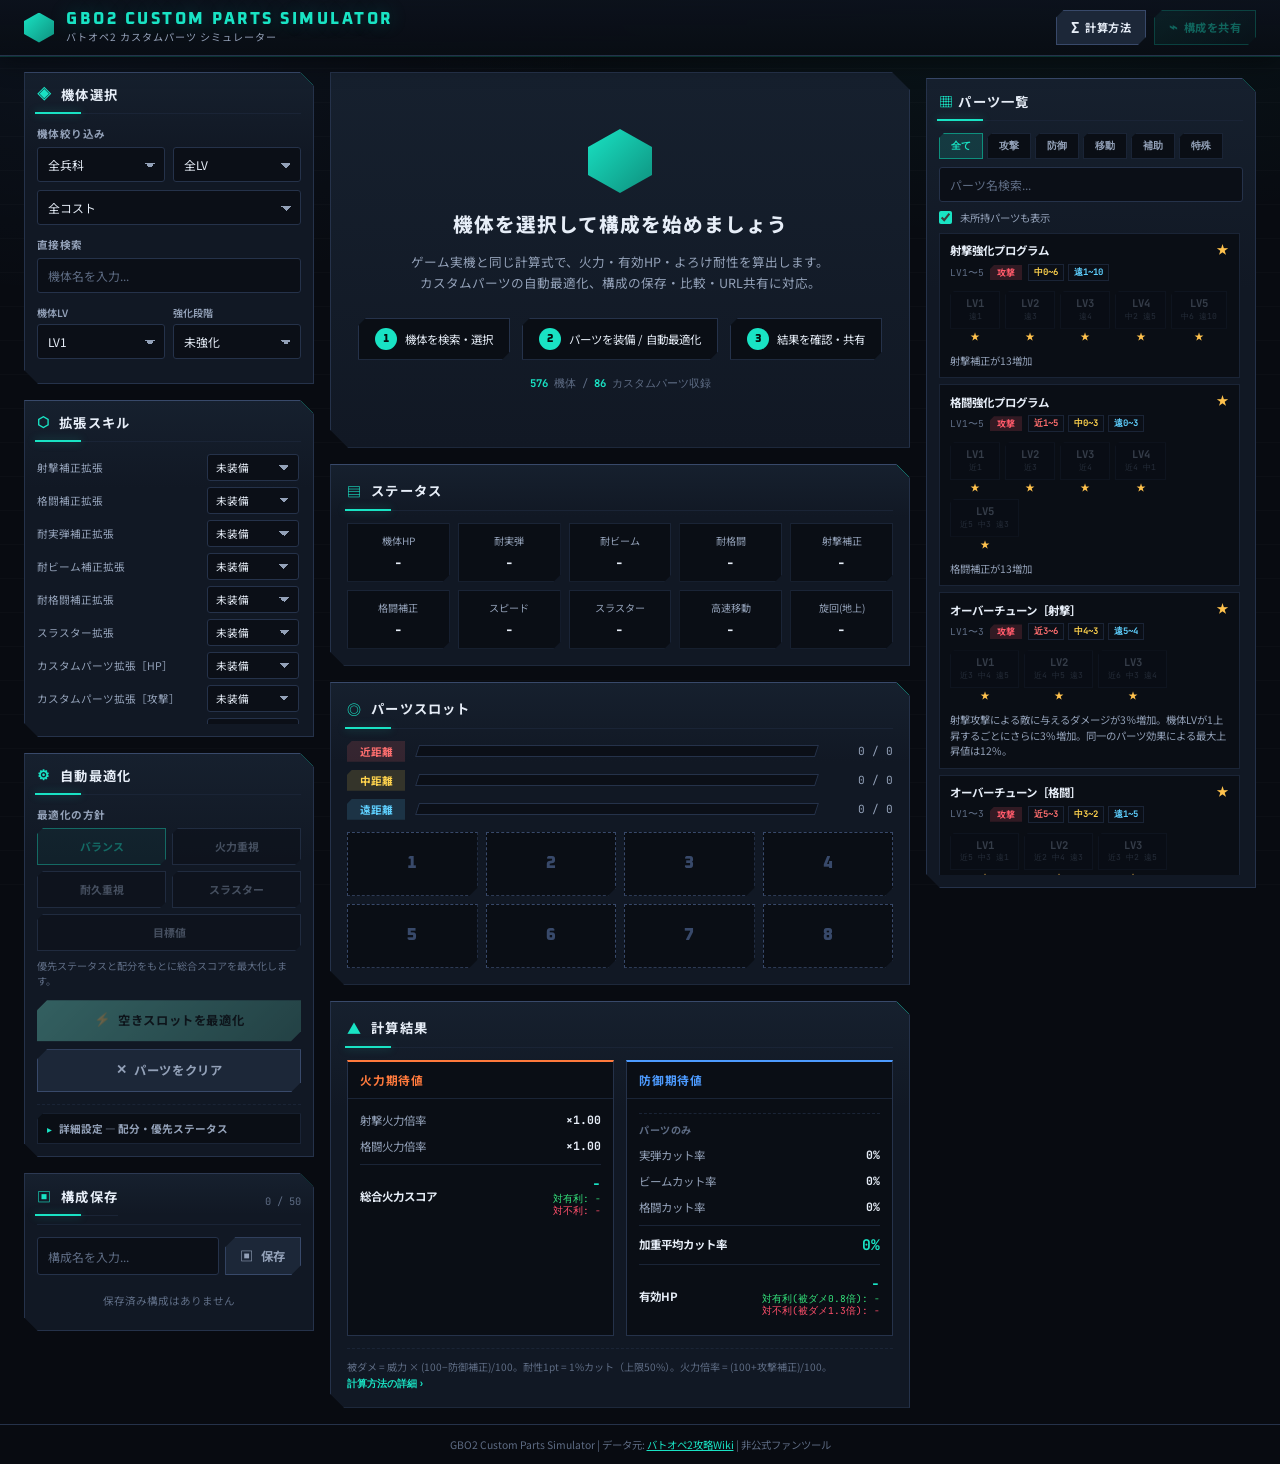
==== commit f10a5347: "feat: 目標値最適化で拡張スキルのシナジーを活用＋カスパLV別未所持設定 拡張[攻撃]など per_custom_part 系拡張スキルが「特定カテゴリのパーツを多く 積むほど効く」のに、目標値最" ====
--- a/index.html
+++ b/index.html
@@ -8,7 +8,7 @@
   <link rel="preconnect" href="https://fonts.googleapis.com">
   <link rel="preconnect" href="https://fonts.gstatic.com" crossorigin>
   <link href="https://fonts.googleapis.com/css2?family=Noto+Sans+JP:wght@400;500;700;900&family=Oxanium:wght@500;600;700;800&family=JetBrains+Mono:wght@500;700&display=swap" rel="stylesheet">
-  <link rel="stylesheet" href="css/style.css?v=20260613b">
+  <link rel="stylesheet" href="css/style.css?v=20260627a">
   <link rel="icon" type="image/svg+xml" href="data:image/svg+xml,%3Csvg xmlns='http://www.w3.org/2000/svg' viewBox='0 0 32 32'%3E%3Crect width='32' height='32' rx='5' fill='%230a0e14'/%3E%3Cpath d='M4 4 L28 4 L28 24 L24 28 L4 28 Z' fill='none' stroke='%2300e0c6' stroke-width='2'/%3E%3Ctext x='16' y='22' font-family='Arial Black,sans-serif' font-size='15' font-weight='900' text-anchor='middle' fill='%2300e0c6'%3EGB%3C/text%3E%3C/svg%3E">
 </head>
 <body>
@@ -122,6 +122,14 @@
             </select>
           </div>
         </div>
+        <label id="transform-toggle-row" class="transform-toggle hidden" title="NT-D等の変身後ステータス（射撃偏重化など）に切り替えます">
+          <input type="checkbox" id="transform-toggle">
+          <span id="transform-toggle-label">変身（NT-D）状態で計算</span>
+        </label>
+        <label id="time4min-toggle-row" class="transform-toggle time4min-toggle hidden" title="教育型コンピューター系の「作戦開始から4分経過で上昇」する時限効果を反映します">
+          <input type="checkbox" id="time4min-toggle">
+          <span>⏱ 戦闘4分経過後で計算</span>
+        </label>
         <div id="ms-info-card" class="ms-card hidden">
           <div class="ms-card-header">
             <span id="ms-card-name" class="ms-name">-</span>
@@ -610,6 +618,10 @@
               <option value="disadvantage">不利</option>
               <option value="none">等倍</option>
             </select>
+            <label class="dsim-time-toggle" title="教育型コンピューター系など「作戦開始から4分経過で上昇」する時限効果を反映">
+              <input type="checkbox" id="dsim-time4min">
+              <span>⏱ 戦闘4分経過後</span>
+            </label>
           </div>
         </div>
         <p id="dsim-empty" class="dsim-empty">攻撃側と防御側の構成を選択してください</p>
@@ -695,8 +707,8 @@
     <p>GBO2 Custom Parts Simulator | データ元: <a href="https://w.atwiki.jp/battle-operation2/" target="_blank" rel="noopener">バトオペ2攻略Wiki</a> | 非公式ファンツール</p>
   </footer>
 
-  <script src="js/calculator.js?v=20260613b"></script>
-  <script src="js/share.js?v=20260613b"></script>
-  <script src="js/app.js?v=20260613b"></script>
+  <script src="js/calculator.js?v=20260627a"></script>
+  <script src="js/share.js?v=20260627a"></script>
+  <script src="js/app.js?v=20260627a"></script>
 </body>
 </html>
--- a/css/style.css
+++ b/css/style.css
@@ -310,6 +310,21 @@
 }
 .stat-check-item:hover { border-color: var(--line-strong); color: var(--text); }
 .stat-check-item input { width: auto; accent-color: var(--teal); }
+
+/* 変身(NT-D)トグル */
+.transform-toggle {
+  display: flex; align-items: center; gap: 7px;
+  margin-bottom: var(--gap-md); padding: 7px 10px;
+  font-size: .78rem; font-weight: 700; color: var(--warn); cursor: pointer;
+  background: var(--bg-deep); border: 1px solid var(--warn); border-left-width: 3px;
+  transition: var(--tr-fast);
+}
+.transform-toggle:hover { background: color-mix(in srgb, var(--warn) 8%, var(--bg-deep)); }
+.transform-toggle input { width: auto; accent-color: var(--warn); cursor: pointer; }
+/* 時限カスパ（4分経過）トグルは変身トグルと区別するため teal アクセント */
+.time4min-toggle { color: var(--teal); border-color: var(--teal); }
+.time4min-toggle:hover { background: color-mix(in srgb, var(--teal) 8%, var(--bg-deep)); }
+.time4min-toggle input { accent-color: var(--teal); }
 
 /* ===== BUTTONS ===== */
 .btn-primary, .btn-secondary {
@@ -738,6 +753,13 @@
 .lv-tab-num { font-family: var(--font-mono); font-size: .76rem; font-weight: 700; line-height: 1.1; }
 .lv-tab-slot { font-family: var(--font-mono); font-size: .58rem; color: var(--text-3); white-space: nowrap; }
 .lv-tab.lv-equipped .lv-tab-slot { color: var(--teal-dim); }
+/* LV別 所持トグル：各LVタブの下に ★/☆ を併設し、レベル違いを個別に未所持設定する */
+.lv-cell { display: flex; flex-direction: column; align-items: center; gap: 2px; }
+.lv-tab.lv-unowned { opacity: .4; }
+.lv-own { background: none; border: none; cursor: pointer; font-size: .72rem; line-height: 1;
+  color: var(--line-strong); padding: 1px 5px; transition: var(--tr-fast); }
+.lv-own.owned { color: var(--warn); }
+.lv-own:hover { filter: brightness(1.25); }
 .btn-part-action { flex: none; font-weight: 700; font-size: .78rem; padding: 8px 18px; cursor: pointer;
   transition: var(--tr-fast); clip-path: polygon(5px 0,100% 0,100% calc(100% - 5px),calc(100% - 5px) 100%,0 100%,0 5px); }
 .btn-equip { background: rgba(25,227,196,.14); color: var(--teal); border: 1px solid var(--teal-dim); }
@@ -937,6 +959,12 @@
 }
 .dsim-toggle:has(input:checked) { color: var(--teal); border-color: var(--teal-dim); }
 .dsim-no-toggles { font-size: .74rem; color: var(--text-3); }
-.dsim-opts { display: flex; align-items: center; gap: var(--gap-sm); }
+.dsim-opts { display: flex; align-items: center; gap: var(--gap-sm); flex-wrap: wrap; }
 .dsim-empty { font-size: .8rem; color: var(--text-3); padding: var(--gap-sm) 0; }
 .dsim-opts .compare-label { white-space: nowrap; margin-bottom: 0; }
+.dsim-time-toggle {
+  display: inline-flex; align-items: center; gap: 4px; font-size: .74rem; color: var(--text-2);
+  background: var(--bg-input); border: 1px solid var(--line); border-radius: 4px;
+  padding: 4px 8px; cursor: pointer; white-space: nowrap;
+}
+.dsim-time-toggle:has(input:checked) { color: var(--warn, #e0a83b); border-color: var(--warn, #e0a83b); }
